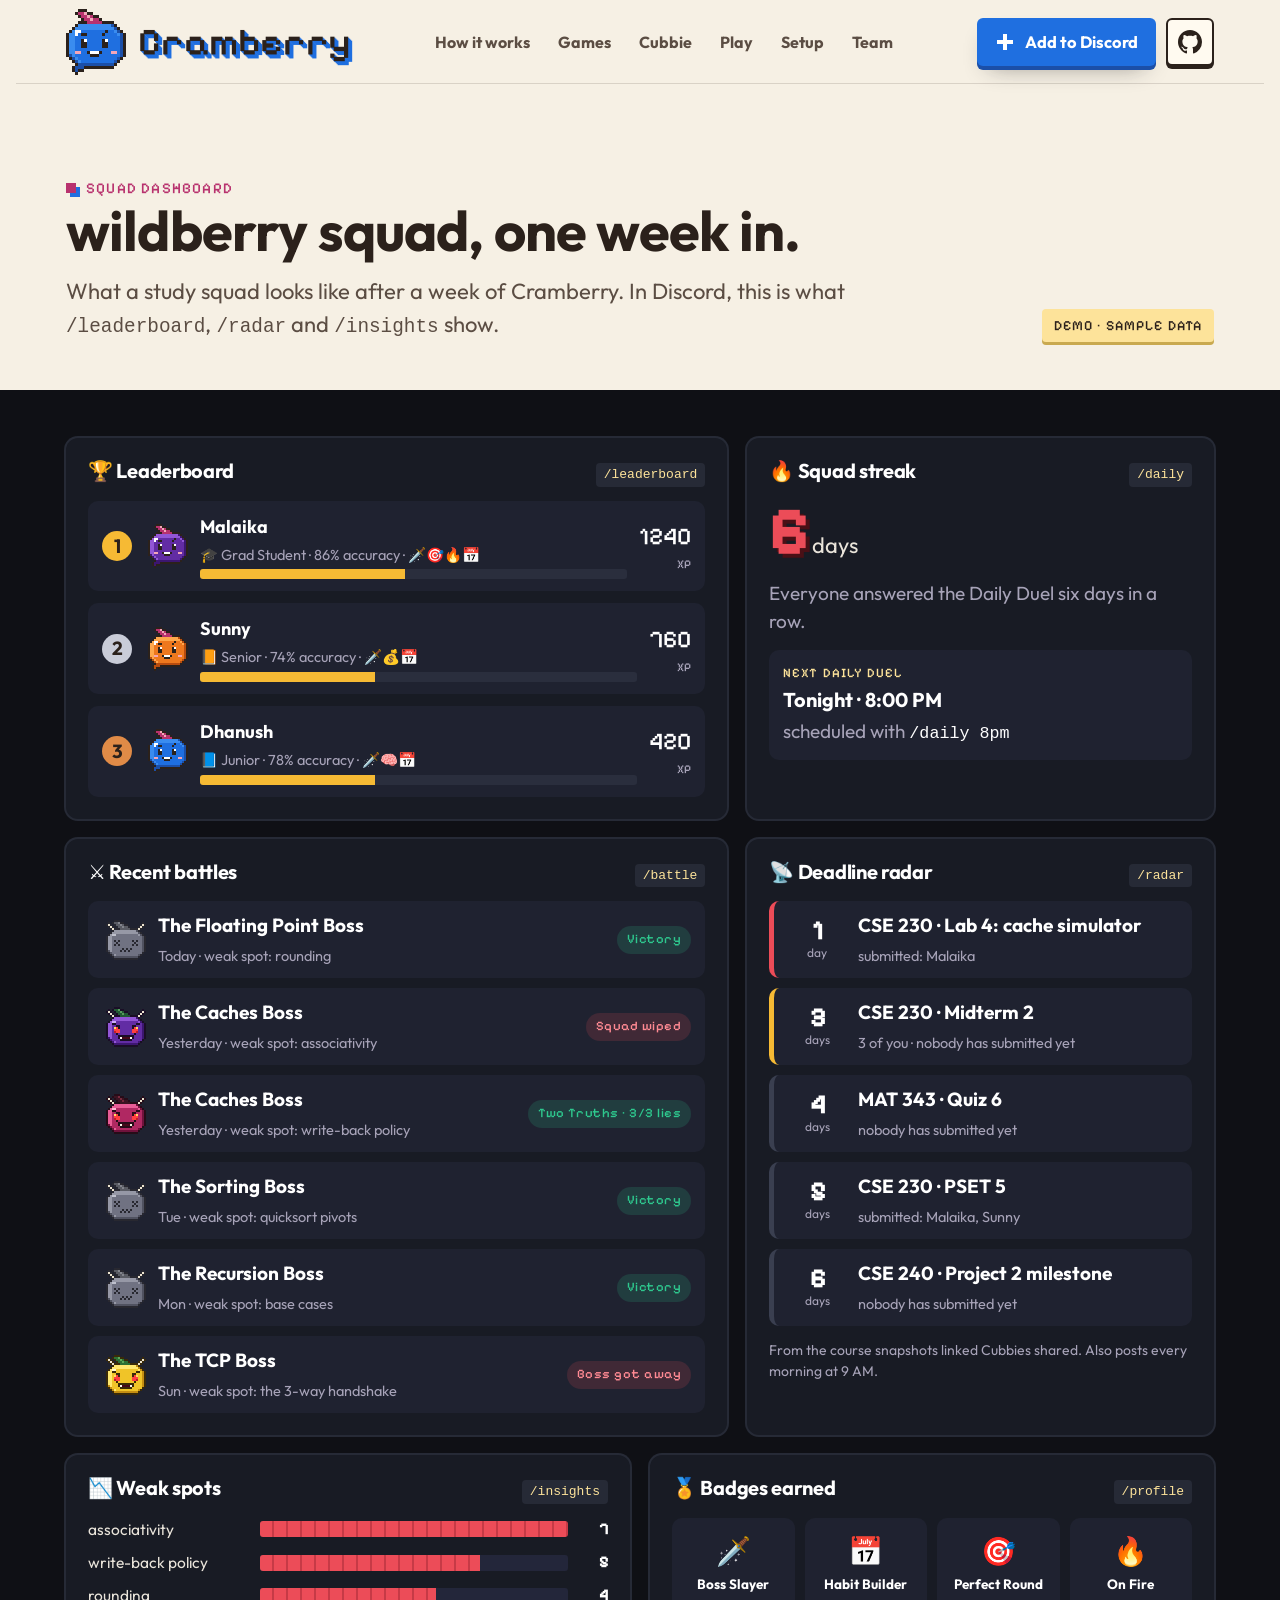
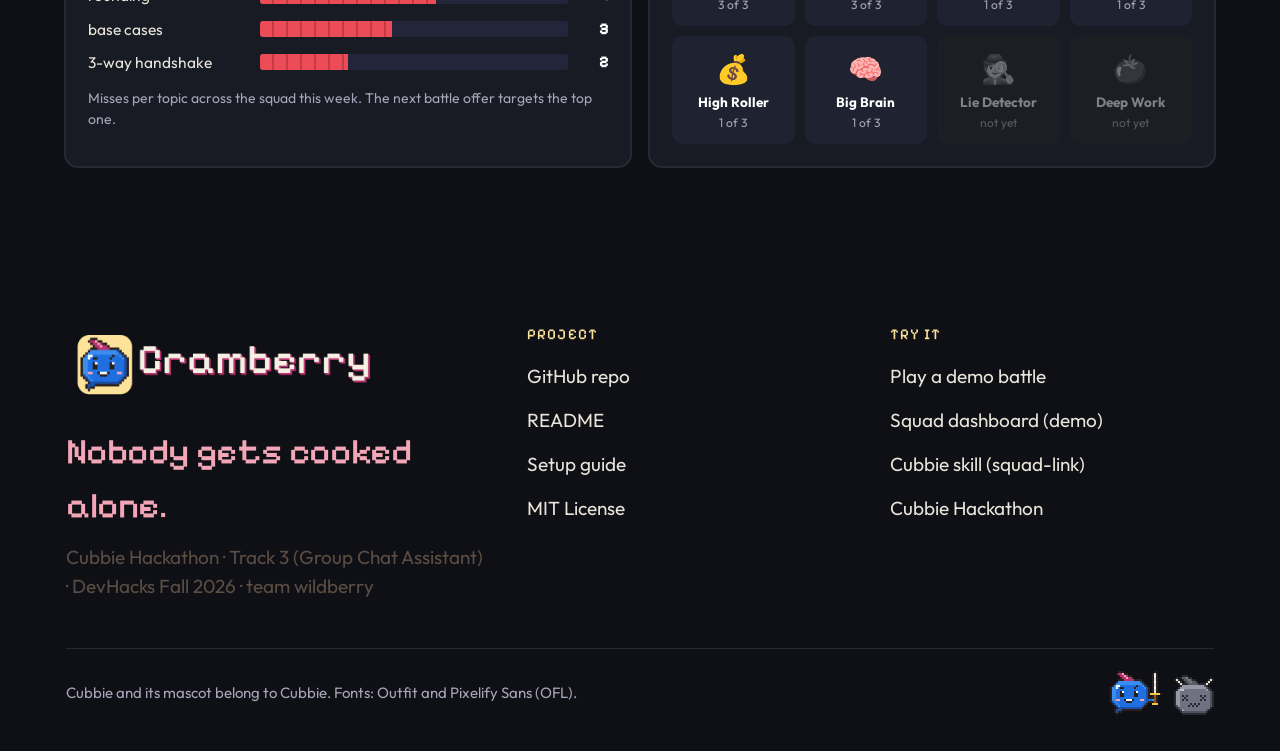
==== dashboard.html @ de654d60 "Cramberry website" ====
<!doctype html>
<html lang="en" class="no-js">
<head>
<meta charset="utf-8">
<meta name="viewport" content="width=device-width, initial-scale=1, viewport-fit=cover">
<title>Squad dashboard · Cramberry (demo)</title>
<meta name="description" content="What a study squad looks like after a week of Cramberry: leaderboard, streaks, battles, deadlines and weak spots.">
<meta name="theme-color" content="#f6f0e4">
<meta property="og:title" content="Squad dashboard · Cramberry (demo)">
<meta property="og:description" content="What a study squad looks like after a week of Cramberry: leaderboard, streaks, battles, deadlines and weak spots.">
<meta property="og:image" content="assets/logo/social-preview.png">
<meta property="og:type" content="website">
<meta name="twitter:card" content="summary_large_image">
<link rel="icon" type="image/png" href="assets/logo/favicon-64.png">
<link rel="apple-touch-icon" href="assets/logo/apple-touch-icon.png">
<link rel="preload" href="assets/fonts/PixelifySans-Medium.ttf" as="font" type="font/ttf" crossorigin>
<link rel="preload" href="assets/fonts/Outfit-Bold.ttf" as="font" type="font/ttf" crossorigin>
<link rel="stylesheet" href="css/site.css">
<link rel="stylesheet" href="css/sub.css">
</head>
<body class="dash-page">
<a class="skip" href="#main">Skip to content</a>
<header class="site-header">
  <div class="wrap hdr">
    <a class="logo" href="index.html" aria-label="Cramberry home">
      <canvas data-sprite="berry" data-scale="3" aria-hidden="true"></canvas>
      <span class="logo-word" aria-hidden="true">Cramberry</span>
    </a>
    <nav class="nav" aria-label="Main"><a href="index.html#how">How it works</a><a href="index.html#games">Games</a><a href="index.html#cubbie">Cubbie</a><a href="play.html">Play</a><a href="setup.html">Setup</a><a href="index.html#team">Team</a></nav>
    <div class="hdr-cta">
      <a class="btn add-discord" href="https://discord.com/oauth2/authorize?client_id=1563704377833689098&amp;scope=bot+applications.commands&amp;permissions=117760" target="_blank" rel="noopener"><svg class="ico" viewBox="0 0 10 10" aria-hidden="true" shape-rendering="crispEdges"><path fill="currentColor" d="M4 1h2v3h3v2H6v3H4V6H1V4h3z"/></svg>Add to Discord</a>
      <a class="icon-btn gh" href="https://github.com/MalaikaKamranKhan/Track3" target="_blank" rel="noopener" aria-label="Cramberry on GitHub"><svg viewBox="0 0 16 16" aria-hidden="true"><path fill="currentColor" d="M8 0C3.58 0 0 3.58 0 8c0 3.54 2.29 6.53 5.47 7.59.4.07.55-.17.55-.38 0-.19-.01-.82-.01-1.49-2.01.37-2.53-.49-2.69-.94-.09-.23-.48-.94-.82-1.13-.28-.15-.68-.52-.01-.53.63-.01 1.08.58 1.23.82.72 1.21 1.87.87 2.33.66.07-.52.28-.87.51-1.07-1.78-.2-3.64-.89-3.64-3.95 0-.87.31-1.59.82-2.15-.08-.2-.36-1.02.08-2.12 0 0 .67-.21 2.2.82.64-.18 1.32-.27 2-.27.68 0 1.36.09 2 .27 1.53-1.04 2.2-.82 2.2-.82.44 1.1.16 1.92.08 2.12.51.56.82 1.27.82 2.15 0 3.07-1.87 3.75-3.65 3.95.29.25.54.73.54 1.48 0 1.07-.01 1.93-.01 2.2 0 .21.15.46.55.38A8.013 8.013 0 0016 8c0-4.42-3.58-8-8-8z"/></svg></a>
      <button class="icon-btn burger" type="button" aria-label="Open menu" aria-expanded="false" aria-controls="sheet"><svg viewBox="0 0 12 12" aria-hidden="true" shape-rendering="crispEdges"><path fill="currentColor" d="M1 2h10v2H1zm0 3h10v2H1zm0 3h10v2H1z"/></svg></button>
    </div>
  </div>
</header>
<div class="sheet" id="sheet" role="dialog" aria-modal="true" aria-label="Menu">
  <div class="sheet-top">
    <a class="logo" href="index.html"><canvas data-sprite="berry" data-scale="2" aria-hidden="true"></canvas><span class="logo-word">Cramberry</span></a>
    <button class="icon-btn sheet-close" type="button" aria-label="Close menu"><svg viewBox="0 0 12 12" aria-hidden="true" shape-rendering="crispEdges"><path fill="currentColor" d="M2 1h2v1h1v1h2V2h1V1h2v2H9v1H8v1H7v2h1v1h1v1h1v2H8v-1H7v-1H5v1H4v1H2V9h1V8h1V7h1V5H4V4H3V3H2z"/></svg></button>
  </div>
  <nav aria-label="Mobile"><a href="index.html#how">How it works</a><a href="index.html#games">Games</a><a href="index.html#cubbie">Cubbie</a><a href="play.html">Play</a><a href="setup.html">Setup</a><a href="index.html#team">Team</a><a href="dashboard.html">Squad dashboard</a></nav>
  <a class="btn" href="https://discord.com/oauth2/authorize?client_id=1563704377833689098&amp;scope=bot+applications.commands&amp;permissions=117760" target="_blank" rel="noopener"><svg class="ico" viewBox="0 0 10 10" aria-hidden="true" shape-rendering="crispEdges"><path fill="currentColor" d="M4 1h2v3h3v2H6v3H4V6H1V4h3z"/></svg>Add to Discord</a>
</div>
<main id="main">
<section class="page-head cream" aria-labelledby="dash-h">
  <div class="wrap dash-head">
    <div>
      <p class="kicker">Squad dashboard</p>
      <h1 class="h2" id="dash-h">wildberry squad, one week in.</h1>
      <p class="lede muted">What a study squad looks like after a week of Cramberry. In Discord, this is what <code>/leaderboard</code>, <code>/radar</code> and <code>/insights</code> show.</p>
    </div>
    <span class="demo-label">Demo · sample data</span>
  </div>
</section>

<section class="band night dash" aria-label="Dashboard">
  <div class="wrap dash-grid">
    <article class="dp dp-board">
      <header><h2>🏆 Leaderboard</h2><code>/leaderboard</code></header>
      <ol class="board" id="board"></ol>
    </article>

    <article class="dp dp-streak">
      <header><h2>🔥 Squad streak</h2><code>/daily</code></header>
      <p class="big"><b>6</b> days</p>
      <p class="muted">Everyone answered the Daily Duel six days in a row.</p>
      <div class="next-duel"><span class="kick">Next Daily Duel</span><b>Tonight · 8:00 PM</b><span class="muted">scheduled with <code>/daily 8pm</code></span></div>
    </article>

    <article class="dp dp-battles">
      <header><h2>⚔️ Recent battles</h2><code>/battle</code></header>
      <ul class="battles" id="battles"></ul>
    </article>

    <article class="dp dp-radar">
      <header><h2>📡 Deadline radar</h2><code>/radar</code></header>
      <ul class="radar" id="radar"></ul>
      <p class="muted small">From the course snapshots linked Cubbies shared. Also posts every morning at 9 AM.</p>
    </article>

    <article class="dp dp-weak">
      <header><h2>📉 Weak spots</h2><code>/insights</code></header>
      <ul class="weak" id="weak"></ul>
      <p class="muted small">Misses per topic across the squad this week. The next battle offer targets the top one.</p>
    </article>

    <article class="dp dp-badges">
      <header><h2>🏅 Badges earned</h2><code>/profile</code></header>
      <ul class="dshelf" id="dshelf"></ul>
    </article>
  </div>
</section>

</main>
<footer class="site-footer">
  <div class="wrap">
    <div class="foot-grid">
      <div class="foot-brand">
        <img src="assets/logo/wordmark-badge.png" width="1583" height="380" alt="Cramberry" loading="lazy">
        <p class="signoff">Nobody gets cooked alone.</p>
        <p class="muted" style="margin-top:10px">Cubbie Hackathon · Track 3 (Group Chat Assistant) · DevHacks Fall 2026 · team wildberry</p>
      </div>
      <div>
        <h4>Project</h4>
        <ul>
          <li><a href="https://github.com/MalaikaKamranKhan/Track3" target="_blank" rel="noopener">GitHub repo</a></li>
          <li><a href="https://github.com/MalaikaKamranKhan/Track3#readme" target="_blank" rel="noopener">README</a></li>
          <li><a href="https://github.com/MalaikaKamranKhan/Track3/blob/main/SETUP.md" target="_blank" rel="noopener">Setup guide</a></li>
          <li><a href="https://github.com/MalaikaKamranKhan/Track3/blob/main/LICENSE" target="_blank" rel="noopener">MIT License</a></li>
        </ul>
      </div>
      <div>
        <h4>Try it</h4>
        <ul>
          <li><a href="play.html">Play a demo battle</a></li>
          <li><a href="dashboard.html">Squad dashboard (demo)</a></li>
          <li><a href="https://github.com/MalaikaKamranKhan/Track3/blob/main/cubbie-skill/squad-link/SKILL.md" target="_blank" rel="noopener">Cubbie skill (squad-link)</a></li>
          <li><a href="https://hackathon.cubbie.ai/" target="_blank" rel="noopener">Cubbie Hackathon</a></li>
        </ul>
      </div>
    </div>
    <div class="credits">
      <span>Cubbie and its mascot belong to Cubbie. Fonts: Outfit and Pixelify Sans (OFL).</span>
      <span class="foot-peek"><canvas data-sprite="cramberry" data-scale="2" aria-hidden="true"></canvas><canvas data-sprite="boss-defeated" data-scale="2" aria-hidden="true"></canvas></span>
    </div>
  </div>
</footer>
<script src="js/sprite-data.js" defer></script>
<script src="js/common.js" defer></script>
<script src="js/dashboard.js" defer></script>
</body>
</html>
---- css/site.css ----
/* Cramberry · shared styles. Cream story bands, night-dark game bands, crisp pixel art. */

@font-face { font-family: "Outfit"; src: url("../assets/fonts/Outfit-Regular.ttf") format("truetype"); font-weight: 400; font-display: swap; }
@font-face { font-family: "Outfit"; src: url("../assets/fonts/Outfit-Bold.ttf") format("truetype"); font-weight: 700; font-display: swap; }
@font-face { font-family: "Pixelify"; src: url("../assets/fonts/PixelifySans-Medium.ttf") format("truetype"); font-weight: 500; font-display: swap; }

:root {
  --ink: #2b211b;
  --ink-soft: #5b4d43;
  --cream: #f6f0e4;
  --cream-2: #efe6d4;
  --paper: #fffaf0;
  --night: #0f1015;
  --panel: #181b24;
  --panel-edge: #262a36;
  --night-text: #e9e4da;
  --night-muted: #a7a3b8;
  --blue: #1f6fe0;
  --blue-deep: #1b4fa8;
  --blue-mid: #3a8cef;
  --blue-light: #7fb8f7;
  --blue-glint: #bfe0ff;
  --wildberry: #b8326e;
  --blush: #f3a6b8;
  --gold: #fde39a;
  --hp-red: #ec4c58;
  --hp-green: #2ec88e;
  --trophy: #f6ba34;
  --blurple: #5865f2;
  --blurple-deep: #3c45b5;
  --discord-chat: #313338;
  --discord-embed: #2b2d31;
  --grape: #622ca4; --lime: #70b230; --lemon: #f0c428; --tangerine: #ee781e; --kiwi: #805e34; --liar: #b02862;

  --f-body: "Outfit", system-ui, -apple-system, "Segoe UI", sans-serif;
  --f-pixel: "Pixelify", "Outfit", ui-monospace, monospace;
  --f-mono: ui-monospace, "SFMono-Regular", Menlo, Consolas, monospace;

  --gutter: max(16px, env(safe-area-inset-left, 0px));
  --gutter-r: max(16px, env(safe-area-inset-right, 0px));
  --max: 1180px;
  --ease: cubic-bezier(.65, 0, .35, 1);
  --hop: cubic-bezier(.34, 1.56, .64, 1);
  --header-h: 84px;
  color-scheme: light;
}

*, *::before, *::after { box-sizing: border-box; }
html { scroll-behavior: smooth; scroll-padding-top: calc(var(--header-h) + 12px); -webkit-text-size-adjust: 100%; }
@media (prefers-reduced-motion: reduce) { html { scroll-behavior: auto; } }
body {
  margin: 0; background: var(--cream); color: var(--ink);
  font-family: var(--f-body); font-size: 18px; line-height: 1.5;
  -webkit-font-smoothing: antialiased; overflow-x: hidden;
}
@media (min-width: 900px) { body { font-size: 19px; } }
img { max-width: 100%; height: auto; display: block; }
a { color: inherit; }
button { font: inherit; color: inherit; }
h1, h2, h3, h4 { margin: 0; line-height: 1.08; text-wrap: balance; font-weight: 700; letter-spacing: -0.015em; }
p { margin: 0; }
code, kbd { font-family: var(--f-mono); font-size: .88em; }
.sr-only { position: absolute !important; width: 1px; height: 1px; padding: 0; margin: -1px; overflow: hidden; clip: rect(0 0 0 0); white-space: nowrap; border: 0; }
.skip { position: absolute; left: 12px; top: -60px; z-index: 300; background: var(--ink); color: var(--cream); padding: 10px 14px; border-radius: 6px; text-decoration: none; font-weight: 700; }
.skip:focus { top: 12px; }
:focus-visible { outline: 3px solid var(--blue); outline-offset: 3px; border-radius: 4px; }
.night :focus-visible, .arena :focus-visible { outline-color: var(--gold); }

.wrap { max-width: var(--max); margin: 0 auto; padding-left: var(--gutter); padding-right: var(--gutter-r); }
.band { padding-block: clamp(64px, 9vw, 120px); position: relative; }
.band.cream { background: var(--cream); }
.band.cream-2 { background: var(--cream-2); }
.band.night, .night { background: var(--night); color: var(--night-text); }
.night .muted { color: var(--night-muted); }
.muted { color: var(--ink-soft); }

/* pixel art */
.px, canvas.spr { image-rendering: pixelated; image-rendering: crisp-edges; }
canvas.spr { display: block; }

/* kickers, headings */
.kicker {
  font-family: var(--f-pixel); font-weight: 500; font-size: 15px; letter-spacing: .08em; text-transform: uppercase;
  color: var(--wildberry); display: inline-flex; align-items: center; gap: 10px;
}
.night .kicker { color: var(--gold); }
.kicker::before { content: ""; width: 10px; height: 10px; background: currentColor; box-shadow: 4px 4px 0 0 var(--blue); }
.night .kicker::before { box-shadow: 4px 4px 0 0 var(--wildberry); }
.h1 { font-size: clamp(40px, 6.6vw, 72px); }
.h2 { font-size: clamp(32px, 4.8vw, 56px); }
.h3 { font-size: clamp(22px, 2.4vw, 28px); }
.lede { font-size: clamp(19px, 1.9vw, 22px); max-width: 62ch; }
.sec-head { display: grid; gap: 16px; margin-bottom: clamp(32px, 5vw, 56px); max-width: 760px; }
.sec-head.center { margin-inline: auto; text-align: center; justify-items: center; }

/* reveal on scroll */
.reveal { opacity: 0; transform: translateY(16px) scale(.92); transition: opacity .55s var(--ease), transform .6s var(--hop); }
.reveal.in { opacity: 1; transform: none; }
.reveal-h { clip-path: inset(-10% 100% -10% 0); transition: clip-path .8s var(--ease); }
.reveal-h.in { clip-path: inset(-10% 0 -10% 0); }
.pop { transform: scale(.5); opacity: 0; transition: transform .5s var(--hop), opacity .3s; }
.pop.in { transform: none; opacity: 1; }
.no-js .reveal, .no-js .reveal-h, .no-js .pop { opacity: 1; transform: none; clip-path: none; }
@media (prefers-reduced-motion: reduce) {
  .reveal, .reveal-h, .pop { transform: none !important; clip-path: none !important; transition: opacity .3s !important; }
  *, *::before, *::after { animation-duration: .001ms !important; animation-iteration-count: 1 !important; }
}

/* ---------- buttons ---------- */
.btn {
  --bg: var(--blue); --fg: #fff; --edge: var(--blue-deep);
  display: inline-flex; align-items: center; justify-content: center; gap: 10px;
  min-height: 58px; padding: 0 24px; border: 0; border-radius: 6px; cursor: pointer;
  background: var(--bg); color: var(--fg); font-family: var(--f-body); font-weight: 700; font-size: 18.5px; text-decoration: none;
  box-shadow: 0 4px 0 var(--edge), 0 12px 24px -12px rgba(15,16,21,.45);
  transition: transform .12s ease, box-shadow .12s ease, background-color .15s ease;
  -webkit-tap-highlight-color: transparent; white-space: nowrap;
}
.btn:hover { background: color-mix(in srgb, var(--bg) 88%, #fff); }
.btn:active { transform: translateY(3px); box-shadow: 0 1px 0 var(--edge), 0 6px 12px -8px rgba(15,16,21,.4); }
.btn .ico { width: 20px; height: 20px; flex: none; }
.btn-2 { --bg: var(--paper); --fg: var(--ink); --edge: var(--ink); border: 2px solid var(--ink); box-shadow: 0 3px 0 var(--ink); }
.btn-2:active { transform: translateY(2px); box-shadow: 0 1px 0 var(--ink); }
.night .btn-2, .arena .btn-2 { --bg: var(--panel); --fg: var(--night-text); --edge: #000; border-color: #3a3f50; box-shadow: 0 3px 0 #000; }
.btn-sm { min-height: 44px; padding: 0 16px; font-size: 16px; }
.btn-gold { --bg: var(--gold); --fg: var(--ink); --edge: #c9a94f; }
.btn-red { --bg: var(--hp-red); --edge: #a8303a; }
.btn-green { --bg: var(--hp-green); --fg: #072a1d; --edge: #1b8a60; }
.qlink { font-weight: 700; text-decoration: none; display: inline-flex; align-items: center; gap: 8px; min-height: 44px; }
.qlink:hover { text-decoration: underline; text-underline-offset: 6px; text-decoration-thickness: 2px; }
.btn-row { display: flex; flex-wrap: wrap; gap: 14px 16px; align-items: center; }
@media (max-width: 480px) { .btn-row .btn { flex: 1 1 100%; } }

/* pixel border: notched 4px outline */
.pxb {
  box-shadow: 0 -4px 0 0 var(--ink), 0 4px 0 0 var(--ink), -4px 0 0 0 var(--ink), 4px 0 0 0 var(--ink),
              8px 12px 0 0 rgba(43,33,27,.12);
  margin: 4px;
}
.night .pxb { box-shadow: 0 -4px 0 0 var(--panel-edge), 0 4px 0 0 var(--panel-edge), -4px 0 0 0 var(--panel-edge), 4px 0 0 0 var(--panel-edge), 8px 12px 0 0 rgba(0,0,0,.35); }
.notch { clip-path: polygon(8px 0, calc(100% - 8px) 0, 100% 8px, 100% calc(100% - 8px), calc(100% - 8px) 100%, 8px 100%, 0 calc(100% - 8px), 0 8px); }

/* chips / copy */
.chip {
  display: inline-flex; align-items: center; gap: 8px; min-height: 44px; padding: 6px 8px 6px 14px;
  background: var(--paper); border: 2px solid var(--ink); border-radius: 6px; box-shadow: 0 3px 0 var(--ink);
  font-family: var(--f-mono); font-size: 15px; color: var(--ink);
}
.night .chip { background: var(--panel); color: var(--night-text); border-color: #3a3f50; box-shadow: 0 3px 0 #000; }
.copy {
  display: inline-grid; place-items: center; width: 34px; height: 34px; min-width: 34px; border-radius: 5px; border: 0; cursor: pointer;
  background: color-mix(in srgb, var(--blue) 12%, transparent); color: var(--blue);
}
.night .copy, .arena .copy { background: rgba(255,255,255,.08); color: var(--blue-glint); }
.copy:hover { background: var(--blue); color: #fff; }
.copy svg { width: 16px; height: 16px; }
pre.cmd {
  margin: 0; padding: 14px 52px 14px 16px; background: var(--night); color: #e7e9f2; border-radius: 8px; overflow-x: auto;
  font-family: var(--f-mono); font-size: 14.5px; line-height: 1.6; position: relative;
}
.cmd-wrap { position: relative; }
.cmd-wrap .copy { position: absolute; top: 8px; right: 8px; background: rgba(255,255,255,.1); color: #fff; }

/* toast */
.toast-host { position: fixed; left: 50%; bottom: calc(20px + env(safe-area-inset-bottom, 0px)); transform: translateX(-50%); z-index: 400; display: grid; gap: 8px; pointer-events: none; }
.toast {
  background: var(--ink); color: var(--cream); padding: 12px 18px; border-radius: 8px; font-weight: 700; font-size: 16px;
  box-shadow: 0 4px 0 #000, 0 16px 30px -12px rgba(0,0,0,.5); display: flex; gap: 10px; align-items: center;
  animation: toast-in .35s var(--hop) both;
}
.toast.out { animation: toast-out .3s ease both; }
.toast::before { content: ""; width: 10px; height: 10px; background: var(--hp-green); box-shadow: 0 0 0 2px #072a1d; }
@keyframes toast-in { from { transform: translateY(30px); opacity: 0; } }
@keyframes toast-out { to { transform: translateY(20px); opacity: 0; } }

/* ---------- header ---------- */
.site-header {
  position: sticky; top: env(safe-area-inset-top, 0px); z-index: 100;
  background: color-mix(in srgb, var(--cream) 92%, transparent);
  -webkit-backdrop-filter: saturate(1.2) blur(10px); backdrop-filter: saturate(1.2) blur(10px);
}
body::before { content: ""; position: fixed; inset: 0 0 auto; height: env(safe-area-inset-top, 0px); z-index: 101; background: var(--cream); }
.site-header::after { content: ""; position: absolute; left: var(--gutter); right: var(--gutter-r); bottom: 0; height: 1px; background: rgba(43,33,27,.14); }
.hdr { display: flex; align-items: center; gap: 20px; min-height: var(--header-h); }
.logo { display: inline-flex; align-items: center; gap: 12px; text-decoration: none; color: var(--ink); flex: none; }
.logo canvas { width: 60px; height: 66px; }
.logo-word {
  font-family: var(--f-pixel); font-weight: 500; font-size: 38px; line-height: 1; letter-spacing: .01em; color: var(--ink);
  text-shadow: 1px 1px 0 var(--blue), 2px 2px 0 var(--blue), 3px 3px 0 var(--blue), 4px 4px 0 var(--blue);
}
.nav { display: flex; gap: 4px; margin-inline: auto; }
.nav a {
  position: relative; text-decoration: none; font-weight: 700; font-size: 16px; padding: 10px 12px; border-radius: 6px; color: var(--ink-soft);
}
.nav a:hover, .nav a.active { color: var(--ink); }
.nav a::after { content: ""; position: absolute; left: 12px; right: 12px; bottom: 4px; height: 4px; background: var(--wildberry); transform: scaleX(0); transform-origin: left; transition: transform .25s var(--ease); }
.nav a.active::after { transform: scaleX(1); }
.hdr-cta { display: flex; gap: 10px; align-items: center; flex: none; }
.hdr-cta .btn { min-height: 48px; font-size: 16.5px; padding: 0 18px; }
.icon-btn {
  display: inline-grid; place-items: center; width: 48px; height: 48px; border-radius: 6px; border: 2px solid var(--ink); background: var(--paper);
  box-shadow: 0 3px 0 var(--ink); color: var(--ink); cursor: pointer; transition: transform .12s, box-shadow .12s;
}
.icon-btn:active { transform: translateY(2px); box-shadow: 0 1px 0 var(--ink); }
.icon-btn svg { width: 24px; height: 24px; }
.burger { display: none; }
@media (max-width: 1080px) {
  .nav { display: none; }
  .burger { display: inline-grid; }
  .hdr { justify-content: space-between; }
}
@media (max-width: 640px) {
  :root { --header-h: 68px; }
  .logo canvas { width: 40px; height: 44px; }
  .logo-word { font-size: 26px; text-shadow: 1px 1px 0 var(--blue), 2px 2px 0 var(--blue), 3px 3px 0 var(--blue); }
  .hdr-cta .add-discord { display: none; }
  .hdr-cta .icon-btn { width: 44px; height: 44px; }
}
@media (max-width: 360px) { .logo-word { font-size: 22px; } .hdr-cta .gh { display: none; } }

/* mobile sheet */
.sheet {
  position: fixed; inset: 0; z-index: 200; background: var(--cream); display: flex; flex-direction: column;
  padding: calc(env(safe-area-inset-top, 0px) + 12px) var(--gutter-r) calc(24px + env(safe-area-inset-bottom, 0px)) var(--gutter);
  transform: translateY(-102%); transition: transform .35s var(--ease); visibility: hidden;
}
.sheet.open { transform: none; visibility: visible; }
.sheet-top { display: flex; justify-content: space-between; align-items: center; min-height: 56px; }
.sheet nav { display: grid; gap: 4px; margin-top: 24px; }
.sheet nav a { font-size: 30px; font-weight: 700; text-decoration: none; padding: 10px 4px; border-bottom: 2px dashed rgba(43,33,27,.15); }
.sheet .btn { margin-top: auto; }

/* ---------- intro ---------- */
.intro {
  position: fixed; inset: 0; z-index: 500; background: var(--cream); display: grid; place-items: center; overflow: hidden;
  transition: opacity .35s ease .1s; cursor: pointer;
}
.intro.done { opacity: 0; pointer-events: none; }
.intro-logo { display: flex; align-items: center; gap: 22px; transform-origin: 0 0; will-change: transform; }
.intro-logo canvas { width: 200px; height: 220px; }
.intro-word {
  font-family: var(--f-pixel); font-size: clamp(54px, 9vw, 112px); line-height: 1; color: var(--ink); white-space: pre;
  text-shadow: 3px 3px 0 var(--blue), 6px 6px 0 var(--blue), 9px 9px 0 var(--blue);
  min-width: 6ch;
}
.intro-word .caret { display: inline-block; width: .45em; height: .9em; background: var(--wildberry); vertical-align: -.05em; animation: blink .5s steps(1) infinite; margin-left: 4px; }
@keyframes blink { 50% { opacity: 0; } }
.intro-peek { position: absolute; bottom: -12px; right: 16%; transform: translateY(100%); transition: transform .45s var(--hop); }
.intro-peek.up { transform: translateY(18%); }
.intro-peek canvas { width: 140px; height: 140px; }
.intro-skip { position: absolute; bottom: calc(18px + env(safe-area-inset-bottom, 0px)); left: 50%; transform: translateX(-50%); font-family: var(--f-pixel); font-size: 14px; color: var(--ink-soft); letter-spacing: .08em; }
@media (max-width: 640px) {
  .intro-logo { flex-direction: column; gap: 12px; }
  .intro-logo canvas { width: 120px; height: 132px; }
  .intro-peek canvas { width: 100px; height: 100px; }
}

/* ---------- footer ---------- */
.site-footer { background: var(--night); color: var(--night-text); padding-block: 72px calc(40px + env(safe-area-inset-bottom, 0px)); }
.foot-grid { display: grid; grid-template-columns: 1.3fr 1fr 1fr; gap: 40px; }
.foot-grid h4 { font-family: var(--f-pixel); font-weight: 500; font-size: 15px; letter-spacing: .08em; text-transform: uppercase; color: var(--gold); margin-bottom: 14px; }
.foot-grid ul { list-style: none; padding: 0; margin: 0; display: grid; gap: 4px; }
.foot-grid a { text-decoration: none; color: var(--night-text); display: inline-flex; min-height: 40px; align-items: center; }
.foot-grid a:hover { color: #fff; text-decoration: underline; text-underline-offset: 6px; }
.foot-brand img { width: min(320px, 100%); }
.signoff { font-family: var(--f-pixel); font-size: clamp(26px, 3.4vw, 36px); color: var(--blush); margin-top: 22px; }
.credits { margin-top: 48px; padding-top: 22px; border-top: 1px solid var(--panel-edge); color: var(--night-muted); font-size: 15px; display: flex; flex-wrap: wrap; gap: 8px 24px; justify-content: space-between; align-items: center; }
.foot-peek { display: flex; align-items: flex-end; gap: 12px; }
@media (max-width: 820px) { .foot-grid { grid-template-columns: 1fr 1fr; } .foot-brand { grid-column: 1 / -1; } }

/* ---------- shared game bits ---------- */
.hpbar { height: 18px; background: #23263a; border-radius: 4px; position: relative; overflow: hidden; box-shadow: inset 0 0 0 2px rgba(0,0,0,.35); }
.hpbar i { position: absolute; inset: 0 auto 0 0; width: var(--v, 100%); background: var(--hp-red); transition: width .6s var(--ease); }
.hpbar.squad i { background: var(--hp-green); }
.hpbar::after { /* pixel ticks */
  content: ""; position: absolute; inset: 0;
  background: repeating-linear-gradient(90deg, transparent 0 calc(10% - 2px), rgba(15,16,21,.85) calc(10% - 2px) 10%);
}
.hplabel { display: flex; justify-content: space-between; font-family: var(--f-pixel); font-size: 14px; letter-spacing: .06em; color: var(--night-muted); margin-bottom: 6px; }
.hplabel b { font-family: var(--f-body); color: #fff; font-size: 16px; }

/* page head for sub pages */
.page-head { padding-block: clamp(48px, 7vw, 88px) clamp(32px, 4vw, 48px); }
.demo-label {
  display: inline-flex; gap: 8px; align-items: center; font-family: var(--f-pixel); font-size: 14px; letter-spacing: .08em; text-transform: uppercase;
  background: var(--gold); color: var(--ink); padding: 6px 12px; border-radius: 4px; box-shadow: 0 3px 0 #c9a94f;
}

/* =================== ARENA (demo battle: play page + grow-from-button overlay) =================== */
.arena {
  background: radial-gradient(120% 70% at 50% 0%, #1b2140 0%, var(--night) 60%) var(--night);
  color: var(--night-text); position: relative;
  padding: clamp(16px, 3vw, 28px) var(--gutter-r) clamp(24px, 4vw, 40px) var(--gutter);
}
.arena .muted { color: var(--night-muted); }
.arena.hurt-flash { animation: hurtflash .4s ease; }
@keyframes hurtflash { 30% { box-shadow: inset 0 0 0 6px rgba(236,76,88,.75); } }
.ar-top { display: flex; justify-content: space-between; align-items: center; gap: 12px; flex-wrap: wrap; max-width: 1040px; margin: 0 auto 8px; }
.ar-stage {
  max-width: 1040px; margin: 0 auto; display: grid; grid-template-columns: 1fr auto 1fr; align-items: end; gap: 12px;
  padding-block: 18px 22px;
}
.ar-side { display: grid; gap: 14px; justify-items: center; }
.ar-sprite { position: relative; min-height: 140px; display: grid; place-items: end center; }
.ar-hp { width: min(300px, 100%); }
.ar-vs { font-family: var(--f-pixel); font-size: clamp(28px, 4vw, 44px); color: var(--wildberry); text-shadow: 3px 3px 0 #000; padding-bottom: 70px; }
.ar-cram { transition: transform .4s var(--hop); }
.ar-cram.raise { animation: raise 1s var(--hop) both; }
@keyframes raise { 0% { transform: none; } 35% { transform: translateY(-26px) rotate(-6deg); } 60% { transform: translateY(-14px) rotate(3deg); } 100% { transform: translateY(-6px); } }
.ar-bossc.flash { animation: bflash .35s steps(2) 1; }
.ar-bossc.shake { animation: bflash .35s steps(2) 1, shake .4s steps(4) 1; }
@keyframes bflash { 0%, 100% { filter: none; } 50% { filter: brightness(3) saturate(0); } }
@keyframes shake { 25% { transform: translateX(-6px); } 50% { transform: translateX(6px); } 75% { transform: translateX(-3px); } }
.bubble {
  position: absolute; top: -18px; right: -18px; z-index: 2; font-family: var(--f-pixel); font-size: 16px; color: var(--ink);
  background: #fff; padding: 6px 10px; box-shadow: 0 -3px 0 var(--ink), 0 3px 0 var(--ink), -3px 0 0 var(--ink), 3px 0 0 var(--ink);
  transform: scale(0); transform-origin: bottom left; transition: transform .25s var(--hop); white-space: nowrap;
}
.bubble::after { content: ""; position: absolute; left: 6px; bottom: -9px; width: 9px; height: 6px; background: #fff; box-shadow: -3px 0 0 var(--ink), 0 3px 0 var(--ink); }
.bubble.show { transform: scale(1); }
.dmg-host { position: absolute; inset: 0; pointer-events: none; }
.dmg {
  position: absolute; left: 50%; top: 20%; font-family: var(--f-pixel); font-size: 34px; color: #fff; text-shadow: 3px 3px 0 var(--hp-red), 6px 6px 0 #000;
  animation: dmg 1.1s ease-out forwards; transform: translateX(-50%); white-space: nowrap;
}
.dmg.crit { color: var(--gold); font-size: 40px; }
@keyframes dmg { 0% { opacity: 0; transform: translate(-50%, 10px) scale(.6); } 20% { opacity: 1; transform: translate(-50%, -10px) scale(1.15); } 100% { opacity: 0; transform: translate(-50%, -60px) scale(1); } }

.ar-panel {
  max-width: 1040px; margin: 0 auto; background: var(--panel); border-radius: 10px; padding: clamp(18px, 3vw, 30px);
  box-shadow: 0 0 0 2px var(--panel-edge), 0 24px 50px -24px #000;
}
.ar-panel .kicker { margin-bottom: 8px; }
.ar-intro { display: grid; gap: 16px; }
.ar-intro .muted { max-width: 70ch; }
.ar-intro kbd, .ar-panel kbd { background: #262a36; border-radius: 4px; padding: 1px 6px; box-shadow: 0 2px 0 #000; color: #fff; }
.fruit-pick { border: 0; padding: 0; margin: 0; display: flex; flex-wrap: wrap; gap: 10px; }
.fruit-pick legend { font-family: var(--f-pixel); font-size: 15px; letter-spacing: .06em; color: var(--night-muted); margin-bottom: 10px; padding: 0; }
.fp { display: grid; justify-items: center; gap: 4px; padding: 10px 12px 8px; border-radius: 8px; cursor: pointer; background: #20232f; box-shadow: 0 0 0 2px var(--panel-edge); min-width: 86px; font-size: 15px; font-weight: 700; }
.fp input { position: absolute; opacity: 0; pointer-events: none; }
.fp.on { box-shadow: 0 0 0 3px var(--gold); background: #2a2a24; }
.fp:focus-within { outline: 3px solid var(--gold); outline-offset: 3px; }

.ar-qhead { display: grid; grid-template-columns: 1fr auto; gap: 18px; align-items: start; }
.ar-prompt { font-size: clamp(21px, 2.6vw, 30px); line-height: 1.2; color: #fff; }
.timer {
  --c: var(--gold); width: 72px; height: 72px; border-radius: 50%; position: relative; display: grid; place-items: center; flex: none;
  background: conic-gradient(var(--c) calc(var(--p) * 1turn), #2a2e3d 0);
  transition: background .3s steps(2);
}
.timer::before { content: ""; position: absolute; inset: 0; border-radius: 50%; background: repeating-conic-gradient(transparent 0 15deg, var(--panel) 15deg 18deg); }
.timer::after { content: ""; position: absolute; inset: 10px; border-radius: 50%; background: var(--panel); }
.timer span { position: relative; z-index: 1; font-family: var(--f-pixel); font-size: 24px; color: #fff; }
.timer.low { --c: var(--hp-red); }
.ar-opts { display: grid; grid-template-columns: 1fr 1fr; gap: 14px; margin-top: 22px; }
.opt {
  display: flex; align-items: center; gap: 14px; text-align: left; min-height: 64px; padding: 12px 16px; border: 0; border-radius: 8px; cursor: pointer;
  background: var(--blurple); color: #fff; font-weight: 700; font-size: 18px;
  box-shadow: 0 4px 0 var(--blurple-deep), 0 12px 24px -14px #000; transition: transform .1s, box-shadow .1s, background .15s, opacity .2s;
}
.opt b { font-family: var(--f-pixel); font-weight: 500; font-size: 20px; width: 34px; height: 34px; display: grid; place-items: center; background: rgba(0,0,0,.22); border-radius: 4px; flex: none; }
.opt:hover:not(:disabled) { background: #6a75f6; }
.opt:active:not(:disabled) { transform: translateY(3px); box-shadow: 0 1px 0 var(--blurple-deep); }
.opt.picked { box-shadow: 0 0 0 3px var(--gold), 0 4px 0 var(--blurple-deep); animation: pick .2s steps(2); }
@keyframes pick { 50% { background: #fff; color: var(--blurple); } }
.opt.gone { opacity: .25; text-decoration: line-through; cursor: not-allowed; }
.opt.right { background: var(--hp-green); color: #072a1d; box-shadow: 0 4px 0 #1b8a60; opacity: 1; }
.opt.wrong { background: var(--hp-red); box-shadow: 0 4px 0 #a8303a; opacity: 1; }
.opt:disabled:not(.right):not(.wrong):not(.gone) { opacity: .55; }
.ar-foot { display: flex; flex-wrap: wrap; justify-content: space-between; align-items: center; gap: 12px; margin-top: 20px; }
.squad-status { list-style: none; margin: 0; padding: 0; display: flex; flex-wrap: wrap; gap: 8px; }
.squad-status li { display: inline-flex; align-items: center; gap: 8px; background: #20232f; padding: 6px 12px; border-radius: 999px; font-size: 15px; font-weight: 700; }
.squad-status li i { width: 10px; height: 10px; background: #555b70; }
.squad-status li em { font-style: normal; font-weight: 400; color: var(--night-muted); }
.squad-status li.in i { background: var(--hp-green); }
.ar-reveal { margin-top: 20px; display: grid; gap: 8px; padding: 16px 18px; border-radius: 8px; background: #11131a; border-left: 6px solid var(--hp-red); }
.ar-reveal.good { border-left-color: var(--hp-green); }
.ar-reveal .verdict { font-size: 22px; font-weight: 700; color: #fff; }
.ar-reveal .plus { font-family: var(--f-pixel); color: var(--gold); margin-left: 8px; }
.ar-reveal .tally { color: var(--night-muted); font-size: 16px; }
.ar-reveal .ar-next { justify-self: start; margin-top: 8px; }
.ar-wager { display: grid; gap: 14px; }
.small { font-size: 15px; }

.ar-results { display: grid; gap: 16px; justify-items: center; text-align: center; }
.res-title { font-family: var(--f-pixel); font-weight: 500; font-size: clamp(40px, 7vw, 68px); letter-spacing: .04em; color: var(--hp-green); text-shadow: 4px 4px 0 #0a3a28; }
.lose .res-title { color: var(--hp-red); text-shadow: 4px 4px 0 #4a1016; }
.podium { display: flex; align-items: flex-end; justify-content: center; gap: 12px; width: 100%; margin-top: 52px; }
.pod { position: relative; width: min(170px, 30%); background: #222536; border-radius: 10px 10px 4px 4px; display: grid; justify-items: center; padding: 30px 6px 16px; }
.pod-1 { min-height: 190px; } .pod-2 { min-height: 150px; } .pod-3 { min-height: 125px; }
.pod .pname { position: absolute; top: -50px; font-weight: 700; font-size: 18px; white-space: nowrap; }
.pod .medal { position: absolute; top: -16px; width: 38px; height: 38px; border-radius: 50%; display: grid; place-items: center; font-weight: 700; color: var(--ink); }
.pod-1 .medal { background: var(--trophy); } .pod-2 .medal { background: #c9ccd8; } .pod-3 .medal { background: #e08b47; }
.pod .ppts { font-size: clamp(26px, 4vw, 38px); font-weight: 700; color: #fff; margin-top: 8px; }
.pod .plab { font-family: var(--f-pixel); font-size: 13px; color: var(--night-muted); }
.pod.me { box-shadow: 0 0 0 3px var(--gold); }
.res-stats { display: grid; grid-template-columns: repeat(4, minmax(0, 1fr)); gap: 10px; width: 100%; margin-top: 18px; }
.res-stats div { background: #20232f; border-radius: 8px; padding: 12px 8px; display: grid; gap: 2px; }
.res-stats b { font-size: 22px; color: #fff; }
.res-stats span { font-family: var(--f-pixel); font-size: 12px; letter-spacing: .06em; color: var(--night-muted); text-transform: uppercase; }
.res-badges { display: flex; flex-wrap: wrap; gap: 8px; justify-content: center; }
.badge-pill { background: #2a2a24; color: var(--gold); padding: 8px 14px; border-radius: 999px; font-weight: 700; box-shadow: 0 0 0 2px #4d4630; }
@media (max-width: 640px) {
  .ar-stage { grid-template-columns: 1fr 1fr; }
  .ar-vs { display: none; }
  .ar-sprite { min-height: 100px; }
  .ar-cram { width: 104px !important; height: 88px !important; }
  .ar-bossc { width: 110px !important; height: 100px !important; }
  .ar-opts { grid-template-columns: 1fr; }
  .ar-qhead { grid-template-columns: 1fr; }
  .timer { position: absolute; top: 12px; right: 12px; width: 56px; height: 56px; }
  .timer span { font-size: 18px; }
  .ar-panel { position: relative; }
  .ar-q .kicker { padding-right: 64px; }
  .res-stats { grid-template-columns: repeat(2, minmax(0, 1fr)); }
  .bubble { right: -6px; font-size: 13px; }
}

/* overlay version */
.arena-overlay { position: fixed; inset: 0; z-index: 300; overflow-y: auto; overscroll-behavior: contain; background: var(--night); }
.arena-overlay .arena { min-height: 100%; padding-top: calc(env(safe-area-inset-top, 0px) + 16px); padding-bottom: calc(env(safe-area-inset-bottom, 0px) + 32px); }

/* =================== play page =================== */
.play-head { padding-block: clamp(40px, 6vw, 72px) 8px; background: var(--night); }
.play-head .lede { margin-top: 12px; }
.play-head h1 { color: #fff; margin-top: 12px; }
.play-root { background: var(--night); padding-bottom: 40px; }
.pa-grid { display: grid; gap: 24px; }
.rules { list-style: none; padding: 0; margin: 0; display: grid; grid-template-columns: 1fr 1fr; gap: 12px 28px; }
.rules li { display: flex; gap: 12px; }
.rules li::before { content: ""; width: 10px; height: 10px; margin-top: 10px; background: var(--wildberry); flex: none; box-shadow: 3px 3px 0 var(--blue); }
@media (max-width: 760px) { .rules { grid-template-columns: 1fr; } }
---- css/sub.css ----
/* Cramberry · dashboard + setup */

/* ---------- dashboard ---------- */
.dash-head { display: flex; justify-content: space-between; align-items: flex-end; gap: 20px; flex-wrap: wrap; }
.dash-head .lede { margin-top: 14px; }
.dash { padding-block: 48px 88px; }
.dash-grid { display: grid; grid-template-columns: repeat(12, minmax(0, 1fr)); gap: 20px; }
.dp { background: var(--panel); border-radius: 12px; padding: 22px; box-shadow: 0 0 0 2px var(--panel-edge); display: grid; gap: 14px; align-content: start; min-width: 0; }
.dp header { display: flex; justify-content: space-between; align-items: baseline; gap: 10px; }
.dp h2 { font-size: 20px; color: #fff; }
.dp header code { color: var(--gold); background: #262a36; padding: 2px 8px; border-radius: 4px; font-size: 13px; }
.dp-board { grid-column: span 7; } .dp-streak { grid-column: span 5; }
.dp-battles { grid-column: span 7; } .dp-radar { grid-column: span 5; }
.dp-weak { grid-column: span 6; } .dp-badges { grid-column: span 6; }
.board { list-style: none; padding: 0; margin: 0; display: grid; gap: 12px; }
.board li { display: grid; grid-template-columns: 34px 40px 1fr auto; gap: 12px; align-items: center; background: #1f2230; border-radius: 10px; padding: 12px 14px; }
.rank { width: 30px; height: 30px; border-radius: 50%; display: grid; place-items: center; font-weight: 700; color: var(--ink); }
.r1 { background: var(--trophy); } .r2 { background: #c9ccd8; } .r3 { background: #e08b47; }
.who { display: grid; gap: 4px; min-width: 0; }
.who b { color: #fff; font-size: 18px; }
.who span { color: var(--night-muted); font-size: 14.5px; }
.lvbar { height: 10px; background: #2a2e3d; border-radius: 3px; overflow: hidden; }
.lvbar i { display: block; height: 100%; background: var(--trophy); }
.xp { font-family: var(--f-pixel); font-size: 24px; color: #fff; text-align: right; }
.xp small { display: block; font-size: 12px; color: var(--night-muted); }
.big { font-size: 22px; } .big b { font-family: var(--f-pixel); font-size: 64px; color: var(--hp-red); text-shadow: 4px 4px 0 #4a1016; line-height: 1; }
.next-duel { background: #1f2230; border-radius: 10px; padding: 14px; display: grid; gap: 2px; }
.next-duel .kick { font-family: var(--f-pixel); font-size: 13px; letter-spacing: .08em; color: var(--gold); text-transform: uppercase; }
.next-duel b { color: #fff; font-size: 20px; }
.next-duel code { color: #fff; }
.battles, .radar, .weak, .dshelf { list-style: none; padding: 0; margin: 0; display: grid; gap: 10px; }
.battles li { display: grid; grid-template-columns: 44px 1fr auto; gap: 12px; align-items: center; background: #1f2230; border-radius: 10px; padding: 10px 14px; }
.battles b, .radar b { color: #fff; display: block; }
.battles span.muted, .radar span.muted { font-size: 14.5px; }
.out { font-family: var(--f-pixel); font-size: 13px; letter-spacing: .04em; padding: 4px 10px; border-radius: 999px; white-space: nowrap; }
.out.win { background: rgba(46,200,142,.16); color: var(--hp-green); }
.out.lose { background: rgba(236,76,88,.16); color: #ff8a93; }
.radar li { display: grid; grid-template-columns: 58px 1fr; gap: 12px; align-items: center; background: #1f2230; border-radius: 10px; padding: 10px 14px; border-left: 5px solid #3a3f50; }
.radar li.soon { border-left-color: var(--hp-red); } .radar li.near { border-left-color: var(--trophy); }
.days { display: grid; justify-items: center; font-size: 12px; color: var(--night-muted); }
.days b { font-family: var(--f-pixel); font-size: 26px; color: #fff; line-height: 1; }
.weak li { display: grid; grid-template-columns: minmax(110px, 160px) 1fr 28px; gap: 12px; align-items: center; font-size: 15.5px; }
.wbar { height: 16px; background: #23263a; border-radius: 3px; overflow: hidden; }
.wbar i { display: block; height: 100%; background: repeating-linear-gradient(90deg, var(--hp-red) 0 12px, #c63a46 12px 14px); }
.weak b { color: #fff; font-family: var(--f-pixel); text-align: right; }
.dshelf { grid-template-columns: repeat(4, minmax(0, 1fr)); }
.dshelf li { background: #1f2230; border-radius: 10px; padding: 12px 6px; display: grid; justify-items: center; gap: 2px; text-align: center; }
.dshelf .e { font-size: 28px; }
.dshelf b { color: #fff; font-size: 13.5px; }
.dshelf span:last-child { font-size: 12px; color: var(--night-muted); }
.dshelf li.locked { opacity: .45; filter: grayscale(1); }
.dp .small { font-size: 14px; }
@media (max-width: 980px) { .dash-grid > .dp { grid-column: 1 / -1; } }
@media (max-width: 480px) {
  .board li { grid-template-columns: 30px 1fr auto; } .board canvas { display: none; }
  .dshelf { grid-template-columns: repeat(2, minmax(0, 1fr)); }
  .weak li { grid-template-columns: 1fr 1fr 24px; }
  .battles li { grid-template-columns: 44px 1fr; } .battles .out { grid-column: 2; justify-self: start; }
}

/* ---------- setup ---------- */
.setup-bar { display: flex; flex-wrap: wrap; gap: 16px 28px; align-items: center; justify-content: space-between; margin-top: 28px; }
.os-tabs { display: inline-flex; background: var(--paper); border: 2px solid var(--ink); border-radius: 8px; padding: 3px; box-shadow: 0 3px 0 var(--ink); }
.os-tabs button { min-height: 44px; padding: 0 18px; border: 0; border-radius: 5px; background: transparent; font-weight: 700; cursor: pointer; }
.os-tabs button[aria-selected="true"] { background: var(--ink); color: var(--cream); }
.progress { display: flex; align-items: center; gap: 14px; font-weight: 700; }
.pbar { width: min(240px, 50vw); height: 18px; background: #e5dccb; border-radius: 4px; overflow: hidden; box-shadow: inset 0 0 0 2px var(--ink); }
.pbar i { display: block; height: 100%; width: 0; background: var(--hp-green); transition: width .4s var(--hop); }
.setup[data-os="win"] .os-mac, .setup[data-os="mac"] .os-win { display: none; }
.setup-wrap { position: relative; }
.setup-peek { position: absolute; top: -8px; right: max(16px, env(safe-area-inset-right, 0px)); transform: translateY(40px); opacity: 0; transition: transform .5s var(--hop), opacity .3s; z-index: 0; }
.setup-peek.up { transform: translateY(-82px) rotate(6deg); opacity: 1; }
.setup-peek:hover { transform: translateY(-40px) rotate(0); }
.checklist { list-style: none; padding: 0; margin: 0; display: grid; gap: 18px; position: relative; z-index: 1; }
.st { background: var(--paper); border-radius: 12px; box-shadow: 0 0 0 2px rgba(43,33,27,.14), 0 4px 0 rgba(43,33,27,.14); padding: 20px 22px; transition: background .3s; }
.st.done { background: #eaf6ef; }
.tick { display: grid; grid-template-columns: auto auto 1fr; gap: 14px; align-items: center; position: relative; }
.tick input { position: absolute; opacity: 0; width: 34px; height: 34px; margin: 0; cursor: pointer; }
.box { width: 34px; height: 34px; border: 3px solid var(--ink); border-radius: 4px; background: #fff; display: grid; place-items: center; cursor: pointer; box-shadow: 0 3px 0 var(--ink); }
.st.done .box { background: var(--hp-green); }
.st.done .box::after { content: ""; width: 14px; height: 8px; border-left: 4px solid var(--ink); border-bottom: 4px solid var(--ink); transform: rotate(-45deg) translate(1px, -2px); }
.tick input:focus-visible + .box { outline: 3px solid var(--blue); outline-offset: 3px; }
.sn { font-family: var(--f-pixel); font-size: 22px; color: var(--wildberry); }
.tick h2 { font-size: clamp(20px, 2.4vw, 26px); }
.st.done h2 { text-decoration: line-through; text-decoration-thickness: 3px; text-decoration-color: rgba(43,33,27,.35); }
.st-body { margin: 14px 0 0 48px; display: grid; gap: 12px; font-size: 17px; }
.st-body ul, .st-body ol.sub { margin: 0; padding-left: 22px; display: grid; gap: 8px; }
.st-body code { background: rgba(43,33,27,.08); padding: 1px 6px; border-radius: 4px; }
.st-body pre code { background: none; }
.st-body a { color: var(--blue-deep); font-weight: 700; }
.table-wrap { overflow-x: auto; }
.st-body table { border-collapse: collapse; width: 100%; font-size: 16px; }
.st-body th, .st-body td { text-align: left; padding: 10px 12px; border-bottom: 1px solid rgba(43,33,27,.14); vertical-align: top; }
.st-body th { font-family: var(--f-pixel); font-weight: 500; font-size: 14px; letter-spacing: .06em; color: var(--ink-soft); }
kbd { background: var(--paper); border: 1px solid rgba(43,33,27,.3); border-radius: 4px; padding: 1px 6px; box-shadow: 0 2px 0 rgba(43,33,27,.3); }
.say-table { display: grid; gap: 12px; }
.say { display: grid; gap: 4px; }
.say .chip { max-width: 100%; justify-self: start; }
.say .chip code { background: none; padding: 0; overflow-wrap: anywhere; }
.say p { color: var(--ink-soft); font-size: 15.5px; }
.trouble { margin-top: 48px; display: grid; gap: 10px; }
.trouble h2 { margin-bottom: 8px; }
.trouble details { background: var(--paper); border-radius: 10px; box-shadow: 0 0 0 2px rgba(43,33,27,.14); }
.trouble summary { cursor: pointer; padding: 16px 20px; font-weight: 700; list-style: none; display: flex; justify-content: space-between; gap: 12px; min-height: 44px; }
.trouble summary::-webkit-details-marker { display: none; }
.trouble summary::after { content: "+"; font-family: var(--f-pixel); font-size: 22px; color: var(--wildberry); line-height: 1; }
.trouble details[open] summary::after { content: "−"; }
.trouble details p { padding: 0 20px 18px; color: var(--ink-soft); }
.trouble code { background: rgba(43,33,27,.08); padding: 1px 6px; border-radius: 4px; }
@media (max-width: 640px) {
  .st-body { margin-left: 0; }
  .setup-peek { display: none; }
}
.checklist { grid-template-columns: minmax(0, 1fr); }
.st, .st-body, .tick { min-width: 0; }
.say-table, .trouble { grid-template-columns: minmax(0, 1fr); }
.st-body { grid-template-columns: minmax(0, 1fr); }
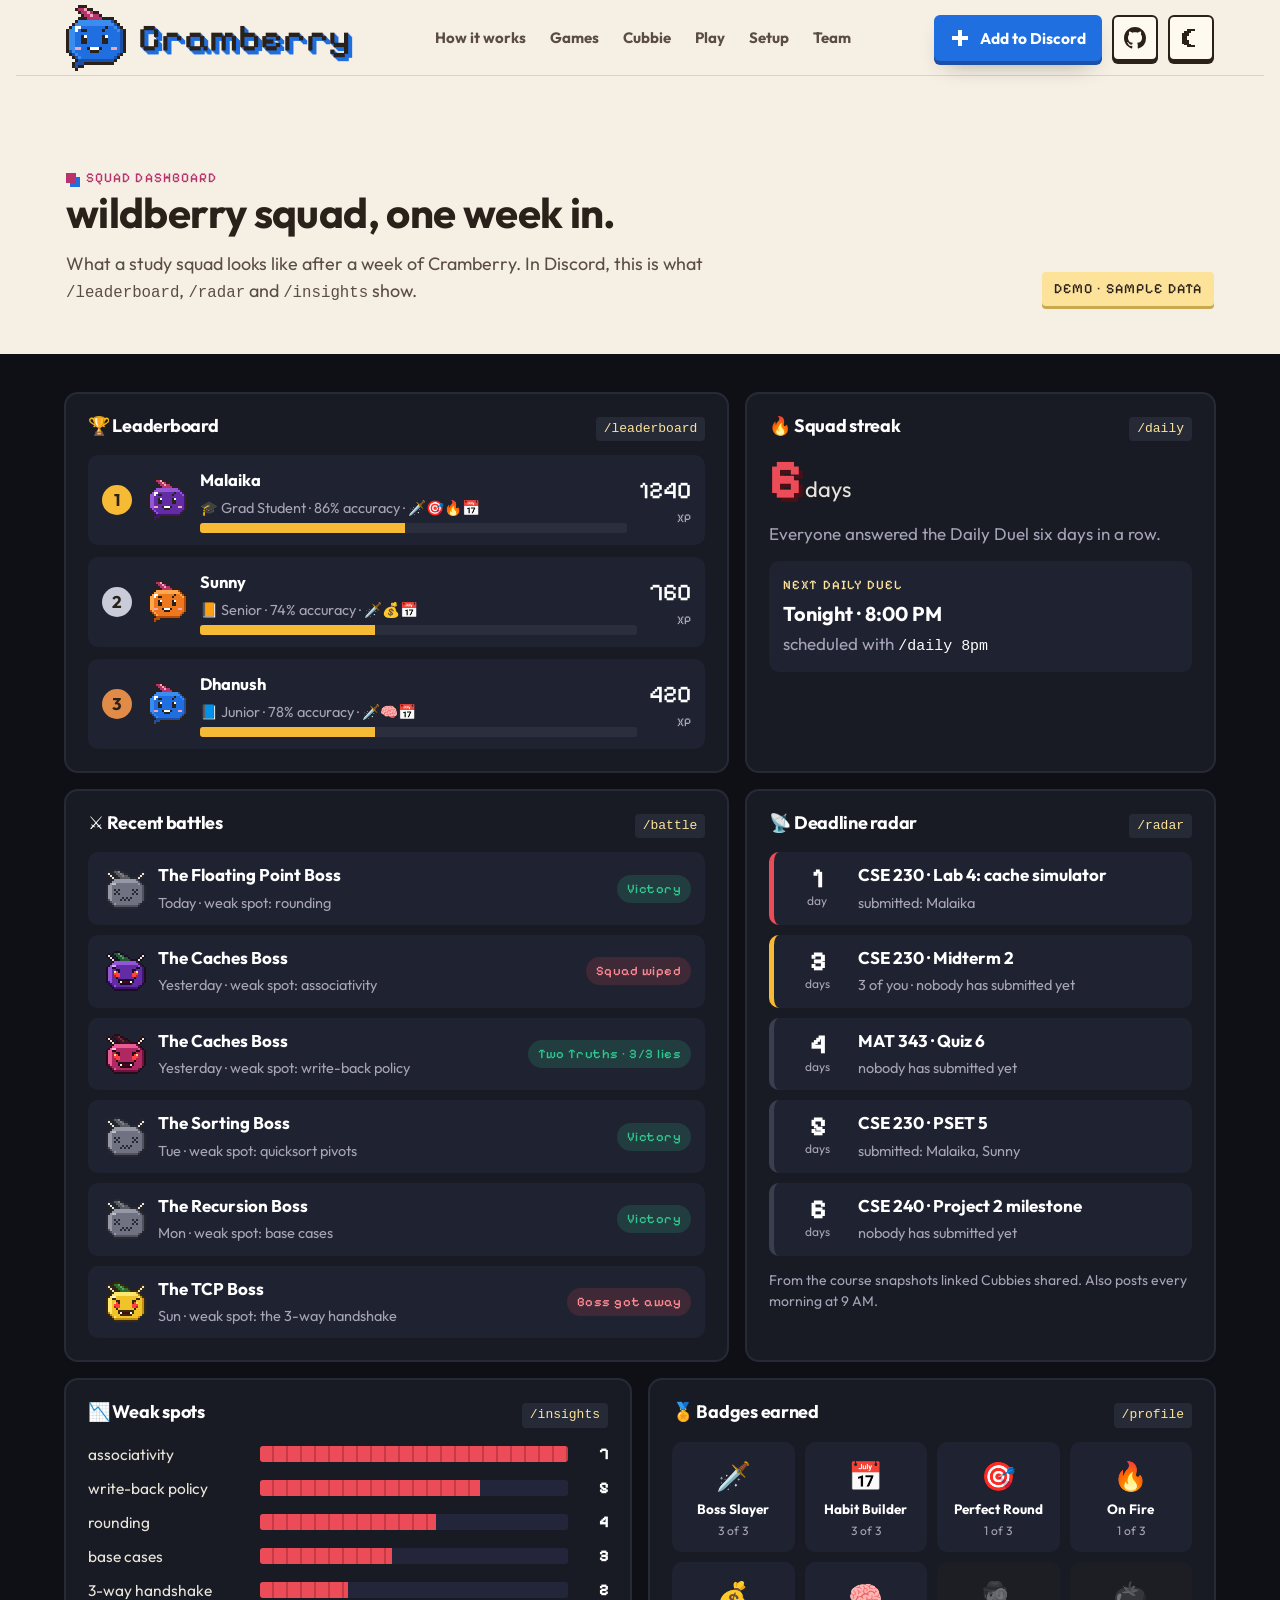
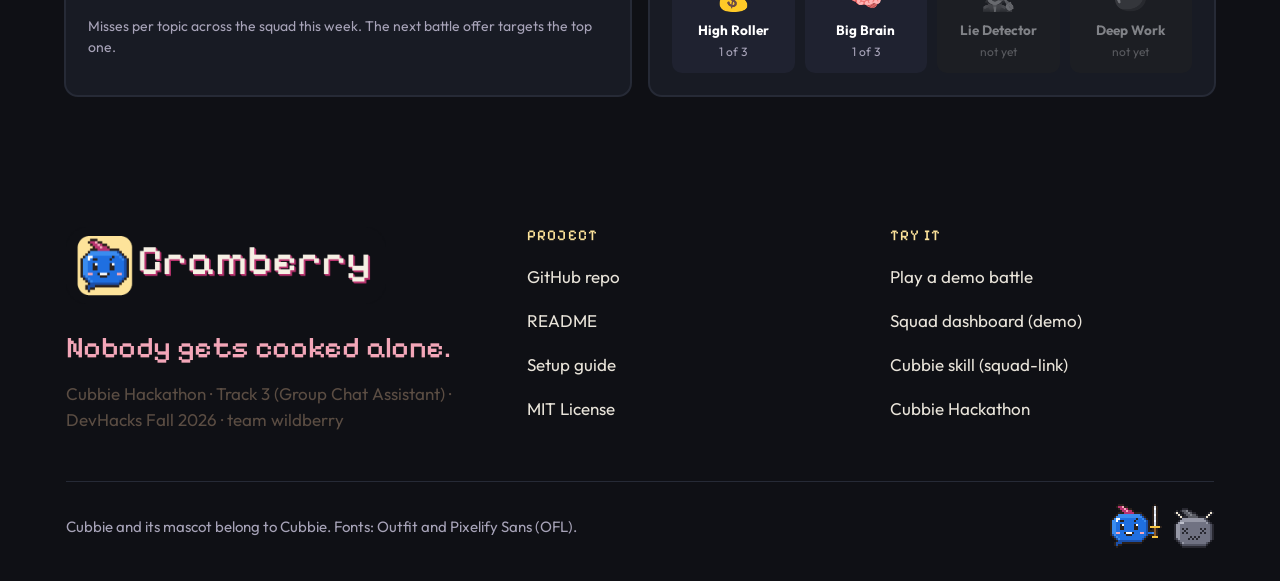
==== commit ccc59e19: "Revamp hero, add dark mode, fix intro logo and grape boss" ====
--- a/dashboard.html
+++ b/dashboard.html
@@ -5,7 +5,18 @@
 <meta name="viewport" content="width=device-width, initial-scale=1, viewport-fit=cover">
 <title>Squad dashboard · Cramberry (demo)</title>
 <meta name="description" content="What a study squad looks like after a week of Cramberry: leaderboard, streaks, battles, deadlines and weak spots.">
-<meta name="theme-color" content="#f6f0e4">
+<meta name="color-scheme" content="light dark">
+<meta name="theme-color" content="#f6f0e4" media="(prefers-color-scheme: light)">
+<meta name="theme-color" content="#14161e" media="(prefers-color-scheme: dark)">
+<script>
+(function () {
+  var d = document.documentElement, t = null;
+  try { t = localStorage.getItem("cb-theme"); } catch (e) {}
+  if (t !== "light" && t !== "dark") t = matchMedia("(prefers-color-scheme: dark)").matches ? "dark" : "light";
+  d.dataset.theme = t;
+  if (d.dataset.intro === "1" && !matchMedia("(prefers-reduced-motion: reduce)").matches) d.classList.add("intro-pending");
+})();
+</script>
 <meta property="og:title" content="Squad dashboard · Cramberry (demo)">
 <meta property="og:description" content="What a study squad looks like after a week of Cramberry: leaderboard, streaks, battles, deadlines and weak spots.">
 <meta property="og:image" content="assets/logo/social-preview.png">
@@ -30,6 +41,7 @@
     <div class="hdr-cta">
       <a class="btn add-discord" href="https://discord.com/oauth2/authorize?client_id=1563704377833689098&amp;scope=bot+applications.commands&amp;permissions=117760" target="_blank" rel="noopener"><svg class="ico" viewBox="0 0 10 10" aria-hidden="true" shape-rendering="crispEdges"><path fill="currentColor" d="M4 1h2v3h3v2H6v3H4V6H1V4h3z"/></svg>Add to Discord</a>
       <a class="icon-btn gh" href="https://github.com/MalaikaKamranKhan/Track3" target="_blank" rel="noopener" aria-label="Cramberry on GitHub"><svg viewBox="0 0 16 16" aria-hidden="true"><path fill="currentColor" d="M8 0C3.58 0 0 3.58 0 8c0 3.54 2.29 6.53 5.47 7.59.4.07.55-.17.55-.38 0-.19-.01-.82-.01-1.49-2.01.37-2.53-.49-2.69-.94-.09-.23-.48-.94-.82-1.13-.28-.15-.68-.52-.01-.53.63-.01 1.08.58 1.23.82.72 1.21 1.87.87 2.33.66.07-.52.28-.87.51-1.07-1.78-.2-3.64-.89-3.64-3.95 0-.87.31-1.59.82-2.15-.08-.2-.36-1.02.08-2.12 0 0 .67-.21 2.2.82.64-.18 1.32-.27 2-.27.68 0 1.36.09 2 .27 1.53-1.04 2.2-.82 2.2-.82.44 1.1.16 1.92.08 2.12.51.56.82 1.27.82 2.15 0 3.07-1.87 3.75-3.65 3.95.29.25.54.73.54 1.48 0 1.07-.01 1.93-.01 2.2 0 .21.15.46.55.38A8.013 8.013 0 0016 8c0-4.42-3.58-8-8-8z"/></svg></a>
+      <button class="icon-btn theme-toggle" type="button" aria-label="Switch to dark mode" aria-pressed="false"><svg class="i-sun" viewBox="0 0 12 12" aria-hidden="true" shape-rendering="crispEdges"><path fill="currentColor" d="M5 0h2v2H5zM5 10h2v2H5zM0 5h2v2H0zM10 5h2v2h-2zM1 1h2v2H1zM9 1h2v2H9zM1 9h2v2H1zM9 9h2v2H9zM4 3h4v1h1v4H8v1H4V8H3V4h1z"/></svg><svg class="i-moon" viewBox="0 0 12 12" aria-hidden="true" shape-rendering="crispEdges"><path fill="currentColor" d="M4 1h4v1H6v1H5v2H4v2h1v2h1v1h2v1H4v-1H2V9H1V3h1V2h2z"/></svg></button>
       <button class="icon-btn burger" type="button" aria-label="Open menu" aria-expanded="false" aria-controls="sheet"><svg viewBox="0 0 12 12" aria-hidden="true" shape-rendering="crispEdges"><path fill="currentColor" d="M1 2h10v2H1zm0 3h10v2H1zm0 3h10v2H1z"/></svg></button>
     </div>
   </div>
@@ -39,7 +51,7 @@
     <a class="logo" href="index.html"><canvas data-sprite="berry" data-scale="2" aria-hidden="true"></canvas><span class="logo-word">Cramberry</span></a>
     <button class="icon-btn sheet-close" type="button" aria-label="Close menu"><svg viewBox="0 0 12 12" aria-hidden="true" shape-rendering="crispEdges"><path fill="currentColor" d="M2 1h2v1h1v1h2V2h1V1h2v2H9v1H8v1H7v2h1v1h1v1h1v2H8v-1H7v-1H5v1H4v1H2V9h1V8h1V7h1V5H4V4H3V3H2z"/></svg></button>
   </div>
-  <nav aria-label="Mobile"><a href="index.html#how">How it works</a><a href="index.html#games">Games</a><a href="index.html#cubbie">Cubbie</a><a href="play.html">Play</a><a href="setup.html">Setup</a><a href="index.html#team">Team</a><a href="dashboard.html">Squad dashboard</a></nav>
+  <nav aria-label="Mobile"><a href="index.html#how">How it works</a><a href="index.html#games">Games</a><a href="index.html#cubbie">Cubbie</a><a href="play.html">Play</a><a href="setup.html">Setup</a><a href="index.html#team">Team</a><a href="dashboard.html">Squad dashboard</a><a href="https://github.com/MalaikaKamranKhan/Track3" target="_blank" rel="noopener">GitHub</a></nav>
   <a class="btn" href="https://discord.com/oauth2/authorize?client_id=1563704377833689098&amp;scope=bot+applications.commands&amp;permissions=117760" target="_blank" rel="noopener"><svg class="ico" viewBox="0 0 10 10" aria-hidden="true" shape-rendering="crispEdges"><path fill="currentColor" d="M4 1h2v3h3v2H6v3H4V6H1V4h3z"/></svg>Add to Discord</a>
 </div>
 <main id="main">
--- a/css/site.css
+++ b/css/site.css
@@ -41,19 +41,36 @@
   --max: 1180px;
   --ease: cubic-bezier(.65, 0, .35, 1);
   --hop: cubic-bezier(.34, 1.56, .64, 1);
-  --header-h: 84px;
+  --header-h: 76px;
+  --hairline: rgba(43,33,27,.14);
+  --tint: rgba(43,33,27,.08);
+  --track: #e5dccb;
   color-scheme: light;
+}
+/* dark mode: the story bands go dark, game bands stay night; text and pixel outlines turn light */
+[data-theme="dark"] {
+  --ink: #efe8dc;
+  --ink-soft: #b9b2a8;
+  --cream: #14161e;
+  --cream-2: #1a1d27;
+  --paper: #20242f;
+  --night: #0b0c10;
+  --panel-edge: #2c3140;
+  --hairline: rgba(239,232,220,.12);
+  --tint: rgba(239,232,220,.10);
+  --track: #2a2e3d;
+  color-scheme: dark;
 }
 
 *, *::before, *::after { box-sizing: border-box; }
 html { scroll-behavior: smooth; scroll-padding-top: calc(var(--header-h) + 12px); -webkit-text-size-adjust: 100%; }
 @media (prefers-reduced-motion: reduce) { html { scroll-behavior: auto; } }
 body {
-  margin: 0; background: var(--cream); color: var(--ink);
-  font-family: var(--f-body); font-size: 18px; line-height: 1.5;
+  margin: 0; background: var(--cream); color: var(--ink); transition: background-color .3s ease, color .3s ease;
+  font-family: var(--f-body); font-size: 16px; line-height: 1.55;
   -webkit-font-smoothing: antialiased; overflow-x: hidden;
 }
-@media (min-width: 900px) { body { font-size: 19px; } }
+@media (min-width: 900px) { body { font-size: 17px; } }
 img { max-width: 100%; height: auto; display: block; }
 a { color: inherit; }
 button { font: inherit; color: inherit; }
@@ -64,10 +81,10 @@
 .skip { position: absolute; left: 12px; top: -60px; z-index: 300; background: var(--ink); color: var(--cream); padding: 10px 14px; border-radius: 6px; text-decoration: none; font-weight: 700; }
 .skip:focus { top: 12px; }
 :focus-visible { outline: 3px solid var(--blue); outline-offset: 3px; border-radius: 4px; }
-.night :focus-visible, .arena :focus-visible { outline-color: var(--gold); }
+.night :focus-visible, .arena :focus-visible, [data-theme="dark"] :focus-visible { outline-color: var(--gold); }
 
 .wrap { max-width: var(--max); margin: 0 auto; padding-left: var(--gutter); padding-right: var(--gutter-r); }
-.band { padding-block: clamp(64px, 9vw, 120px); position: relative; }
+.band { padding-block: clamp(52px, 6.5vw, 92px); position: relative; }
 .band.cream { background: var(--cream); }
 .band.cream-2 { background: var(--cream-2); }
 .band.night, .night { background: var(--night); color: var(--night-text); }
@@ -80,17 +97,17 @@
 
 /* kickers, headings */
 .kicker {
-  font-family: var(--f-pixel); font-weight: 500; font-size: 15px; letter-spacing: .08em; text-transform: uppercase;
+  font-family: var(--f-pixel); font-weight: 500; font-size: 13.5px; letter-spacing: .08em; text-transform: uppercase;
   color: var(--wildberry); display: inline-flex; align-items: center; gap: 10px;
 }
 .night .kicker { color: var(--gold); }
 .kicker::before { content: ""; width: 10px; height: 10px; background: currentColor; box-shadow: 4px 4px 0 0 var(--blue); }
 .night .kicker::before { box-shadow: 4px 4px 0 0 var(--wildberry); }
-.h1 { font-size: clamp(40px, 6.6vw, 72px); }
-.h2 { font-size: clamp(32px, 4.8vw, 56px); }
-.h3 { font-size: clamp(22px, 2.4vw, 28px); }
-.lede { font-size: clamp(19px, 1.9vw, 22px); max-width: 62ch; }
-.sec-head { display: grid; gap: 16px; margin-bottom: clamp(32px, 5vw, 56px); max-width: 760px; }
+.h1 { font-size: clamp(34px, 4.8vw, 60px); }
+.h2 { font-size: clamp(27px, 3.4vw, 42px); }
+.h3 { font-size: clamp(19px, 1.8vw, 23px); }
+.lede { font-size: clamp(16.5px, 1.4vw, 19px); max-width: 62ch; }
+.sec-head { display: grid; gap: 12px; margin-bottom: clamp(26px, 3.6vw, 44px); max-width: 760px; }
 .sec-head.center { margin-inline: auto; text-align: center; justify-items: center; }
 
 /* reveal on scroll */
@@ -110,8 +127,8 @@
 .btn {
   --bg: var(--blue); --fg: #fff; --edge: var(--blue-deep);
   display: inline-flex; align-items: center; justify-content: center; gap: 10px;
-  min-height: 58px; padding: 0 24px; border: 0; border-radius: 6px; cursor: pointer;
-  background: var(--bg); color: var(--fg); font-family: var(--f-body); font-weight: 700; font-size: 18.5px; text-decoration: none;
+  min-height: 52px; padding: 0 22px; border: 0; border-radius: 6px; cursor: pointer;
+  background: var(--bg); color: var(--fg); font-family: var(--f-body); font-weight: 700; font-size: 17px; text-decoration: none;
   box-shadow: 0 4px 0 var(--edge), 0 12px 24px -12px rgba(15,16,21,.45);
   transition: transform .12s ease, box-shadow .12s ease, background-color .15s ease;
   -webkit-tap-highlight-color: transparent; white-space: nowrap;
@@ -122,8 +139,8 @@
 .btn-2 { --bg: var(--paper); --fg: var(--ink); --edge: var(--ink); border: 2px solid var(--ink); box-shadow: 0 3px 0 var(--ink); }
 .btn-2:active { transform: translateY(2px); box-shadow: 0 1px 0 var(--ink); }
 .night .btn-2, .arena .btn-2 { --bg: var(--panel); --fg: var(--night-text); --edge: #000; border-color: #3a3f50; box-shadow: 0 3px 0 #000; }
-.btn-sm { min-height: 44px; padding: 0 16px; font-size: 16px; }
-.btn-gold { --bg: var(--gold); --fg: var(--ink); --edge: #c9a94f; }
+.btn-sm { min-height: 44px; padding: 0 16px; font-size: 15px; }
+.btn-gold { --bg: var(--gold); --fg: #2b211b; --edge: #c9a94f; }
 .btn-red { --bg: var(--hp-red); --edge: #a8303a; }
 .btn-green { --bg: var(--hp-green); --fg: #072a1d; --edge: #1b8a60; }
 .qlink { font-weight: 700; text-decoration: none; display: inline-flex; align-items: center; gap: 8px; min-height: 44px; }
@@ -159,7 +176,7 @@
   font-family: var(--f-mono); font-size: 14.5px; line-height: 1.6; position: relative;
 }
 .cmd-wrap { position: relative; }
-.cmd-wrap .copy { position: absolute; top: 8px; right: 8px; background: rgba(255,255,255,.1); color: #fff; }
+.cmd-wrap .copy { position: absolute; top: 8px; right: 8px; background: #2a2e3d; color: #fff; box-shadow: -10px 0 10px var(--night); }
 
 /* toast */
 .toast-host { position: fixed; left: 50%; bottom: calc(20px + env(safe-area-inset-bottom, 0px)); transform: translateX(-50%); z-index: 400; display: grid; gap: 8px; pointer-events: none; }
@@ -180,7 +197,7 @@
   -webkit-backdrop-filter: saturate(1.2) blur(10px); backdrop-filter: saturate(1.2) blur(10px);
 }
 body::before { content: ""; position: fixed; inset: 0 0 auto; height: env(safe-area-inset-top, 0px); z-index: 101; background: var(--cream); }
-.site-header::after { content: ""; position: absolute; left: var(--gutter); right: var(--gutter-r); bottom: 0; height: 1px; background: rgba(43,33,27,.14); }
+.site-header::after { content: ""; position: absolute; left: var(--gutter); right: var(--gutter-r); bottom: 0; height: 1px; background: var(--hairline); }
 .hdr { display: flex; align-items: center; gap: 20px; min-height: var(--header-h); }
 .logo { display: inline-flex; align-items: center; gap: 12px; text-decoration: none; color: var(--ink); flex: none; }
 .logo canvas { width: 60px; height: 66px; }
@@ -188,23 +205,28 @@
   font-family: var(--f-pixel); font-weight: 500; font-size: 38px; line-height: 1; letter-spacing: .01em; color: var(--ink);
   text-shadow: 1px 1px 0 var(--blue), 2px 2px 0 var(--blue), 3px 3px 0 var(--blue), 4px 4px 0 var(--blue);
 }
-.nav { display: flex; gap: 4px; margin-inline: auto; }
+.intro-pending .site-header .logo { visibility: hidden; }  /* empty until the intro logo lands on it */
+.nav { display: flex; gap: 2px; margin-inline: auto; }
 .nav a {
-  position: relative; text-decoration: none; font-weight: 700; font-size: 16px; padding: 10px 12px; border-radius: 6px; color: var(--ink-soft);
+  position: relative; text-decoration: none; font-weight: 700; font-size: 15px; padding: 10px 11px; border-radius: 6px; color: var(--ink-soft);
 }
 .nav a:hover, .nav a.active { color: var(--ink); }
 .nav a::after { content: ""; position: absolute; left: 12px; right: 12px; bottom: 4px; height: 4px; background: var(--wildberry); transform: scaleX(0); transform-origin: left; transition: transform .25s var(--ease); }
 .nav a.active::after { transform: scaleX(1); }
 .hdr-cta { display: flex; gap: 10px; align-items: center; flex: none; }
-.hdr-cta .btn { min-height: 48px; font-size: 16.5px; padding: 0 18px; }
+.hdr-cta .btn { min-height: 46px; font-size: 15.5px; padding: 0 16px; }
 .icon-btn {
-  display: inline-grid; place-items: center; width: 48px; height: 48px; border-radius: 6px; border: 2px solid var(--ink); background: var(--paper);
+  display: inline-grid; place-items: center; width: 46px; height: 46px; border-radius: 6px; border: 2px solid var(--ink); background: var(--paper);
   box-shadow: 0 3px 0 var(--ink); color: var(--ink); cursor: pointer; transition: transform .12s, box-shadow .12s;
 }
 .icon-btn:active { transform: translateY(2px); box-shadow: 0 1px 0 var(--ink); }
-.icon-btn svg { width: 24px; height: 24px; }
+.icon-btn svg { width: 22px; height: 22px; }
+.theme-toggle .i-sun { display: none; }
+[data-theme="dark"] .theme-toggle .i-sun { display: block; }
+[data-theme="dark"] .theme-toggle .i-moon { display: none; }
+[data-theme="dark"] .icon-btn { box-shadow: 0 3px 0 #000; border-color: #3a3f50; }
 .burger { display: none; }
-@media (max-width: 1080px) {
+@media (max-width: 1160px) {
   .nav { display: none; }
   .burger { display: inline-grid; }
   .hdr { justify-content: space-between; }
@@ -216,7 +238,8 @@
   .hdr-cta .add-discord { display: none; }
   .hdr-cta .icon-btn { width: 44px; height: 44px; }
 }
-@media (max-width: 360px) { .logo-word { font-size: 22px; } .hdr-cta .gh { display: none; } }
+@media (max-width: 480px) { .hdr-cta .gh { display: none; } .hdr-cta { gap: 8px; } }
+@media (max-width: 380px) { .logo-word { font-size: 22px; } .logo canvas { width: 34px; height: 38px; } }
 
 /* mobile sheet */
 .sheet {
@@ -227,7 +250,7 @@
 .sheet.open { transform: none; visibility: visible; }
 .sheet-top { display: flex; justify-content: space-between; align-items: center; min-height: 56px; }
 .sheet nav { display: grid; gap: 4px; margin-top: 24px; }
-.sheet nav a { font-size: 30px; font-weight: 700; text-decoration: none; padding: 10px 4px; border-bottom: 2px dashed rgba(43,33,27,.15); }
+.sheet nav a { font-size: 26px; font-weight: 700; text-decoration: none; padding: 10px 4px; border-bottom: 2px dashed var(--hairline); }
 .sheet .btn { margin-top: auto; }
 
 /* ---------- intro ---------- */
@@ -256,14 +279,14 @@
 }
 
 /* ---------- footer ---------- */
-.site-footer { background: var(--night); color: var(--night-text); padding-block: 72px calc(40px + env(safe-area-inset-bottom, 0px)); }
+.site-footer { background: var(--night); color: var(--night-text); padding-block: 60px calc(36px + env(safe-area-inset-bottom, 0px)); }
 .foot-grid { display: grid; grid-template-columns: 1.3fr 1fr 1fr; gap: 40px; }
 .foot-grid h4 { font-family: var(--f-pixel); font-weight: 500; font-size: 15px; letter-spacing: .08em; text-transform: uppercase; color: var(--gold); margin-bottom: 14px; }
 .foot-grid ul { list-style: none; padding: 0; margin: 0; display: grid; gap: 4px; }
 .foot-grid a { text-decoration: none; color: var(--night-text); display: inline-flex; min-height: 40px; align-items: center; }
 .foot-grid a:hover { color: #fff; text-decoration: underline; text-underline-offset: 6px; }
 .foot-brand img { width: min(320px, 100%); }
-.signoff { font-family: var(--f-pixel); font-size: clamp(26px, 3.4vw, 36px); color: var(--blush); margin-top: 22px; }
+.signoff { font-family: var(--f-pixel); font-size: clamp(22px, 2.6vw, 30px); color: var(--blush); margin-top: 20px; }
 .credits { margin-top: 48px; padding-top: 22px; border-top: 1px solid var(--panel-edge); color: var(--night-muted); font-size: 15px; display: flex; flex-wrap: wrap; gap: 8px 24px; justify-content: space-between; align-items: center; }
 .foot-peek { display: flex; align-items: flex-end; gap: 12px; }
 @media (max-width: 820px) { .foot-grid { grid-template-columns: 1fr 1fr; } .foot-brand { grid-column: 1 / -1; } }
@@ -283,7 +306,7 @@
 .page-head { padding-block: clamp(48px, 7vw, 88px) clamp(32px, 4vw, 48px); }
 .demo-label {
   display: inline-flex; gap: 8px; align-items: center; font-family: var(--f-pixel); font-size: 14px; letter-spacing: .08em; text-transform: uppercase;
-  background: var(--gold); color: var(--ink); padding: 6px 12px; border-radius: 4px; box-shadow: 0 3px 0 #c9a94f;
+  background: var(--gold); color: #2b211b; padding: 6px 12px; border-radius: 4px; box-shadow: 0 3px 0 #c9a94f;
 }
 
 /* =================== ARENA (demo battle: play page + grow-from-button overlay) =================== */
@@ -312,11 +335,11 @@
 @keyframes bflash { 0%, 100% { filter: none; } 50% { filter: brightness(3) saturate(0); } }
 @keyframes shake { 25% { transform: translateX(-6px); } 50% { transform: translateX(6px); } 75% { transform: translateX(-3px); } }
 .bubble {
-  position: absolute; top: -18px; right: -18px; z-index: 2; font-family: var(--f-pixel); font-size: 16px; color: var(--ink);
-  background: #fff; padding: 6px 10px; box-shadow: 0 -3px 0 var(--ink), 0 3px 0 var(--ink), -3px 0 0 var(--ink), 3px 0 0 var(--ink);
+  position: absolute; top: -18px; right: -18px; z-index: 3; font-family: var(--f-pixel); font-size: 15px; color: #2b211b;
+  background: #fff; padding: 6px 10px; box-shadow: 0 -3px 0 #2b211b, 0 3px 0 #2b211b, -3px 0 0 #2b211b, 3px 0 0 #2b211b;
   transform: scale(0); transform-origin: bottom left; transition: transform .25s var(--hop); white-space: nowrap;
 }
-.bubble::after { content: ""; position: absolute; left: 6px; bottom: -9px; width: 9px; height: 6px; background: #fff; box-shadow: -3px 0 0 var(--ink), 0 3px 0 var(--ink); }
+.bubble::after { content: ""; position: absolute; left: 6px; bottom: -9px; width: 9px; height: 6px; background: #fff; box-shadow: -3px 0 0 #2b211b, 0 3px 0 #2b211b; }
 .bubble.show { transform: scale(1); }
 .dmg-host { position: absolute; inset: 0; pointer-events: none; }
 .dmg {
@@ -342,7 +365,7 @@
 .fp:focus-within { outline: 3px solid var(--gold); outline-offset: 3px; }
 
 .ar-qhead { display: grid; grid-template-columns: 1fr auto; gap: 18px; align-items: start; }
-.ar-prompt { font-size: clamp(21px, 2.6vw, 30px); line-height: 1.2; color: #fff; }
+.ar-prompt { font-size: clamp(19px, 2.1vw, 25px); line-height: 1.25; color: #fff; }
 .timer {
   --c: var(--gold); width: 72px; height: 72px; border-radius: 50%; position: relative; display: grid; place-items: center; flex: none;
   background: conic-gradient(var(--c) calc(var(--p) * 1turn), #2a2e3d 0);
@@ -354,8 +377,8 @@
 .timer.low { --c: var(--hp-red); }
 .ar-opts { display: grid; grid-template-columns: 1fr 1fr; gap: 14px; margin-top: 22px; }
 .opt {
-  display: flex; align-items: center; gap: 14px; text-align: left; min-height: 64px; padding: 12px 16px; border: 0; border-radius: 8px; cursor: pointer;
-  background: var(--blurple); color: #fff; font-weight: 700; font-size: 18px;
+  display: flex; align-items: center; gap: 14px; text-align: left; min-height: 58px; padding: 10px 16px; border: 0; border-radius: 8px; cursor: pointer;
+  background: var(--blurple); color: #fff; font-weight: 700; font-size: 16.5px;
   box-shadow: 0 4px 0 var(--blurple-deep), 0 12px 24px -14px #000; transition: transform .1s, box-shadow .1s, background .15s, opacity .2s;
 }
 .opt b { font-family: var(--f-pixel); font-weight: 500; font-size: 20px; width: 34px; height: 34px; display: grid; place-items: center; background: rgba(0,0,0,.22); border-radius: 4px; flex: none; }
@@ -383,13 +406,13 @@
 .small { font-size: 15px; }
 
 .ar-results { display: grid; gap: 16px; justify-items: center; text-align: center; }
-.res-title { font-family: var(--f-pixel); font-weight: 500; font-size: clamp(40px, 7vw, 68px); letter-spacing: .04em; color: var(--hp-green); text-shadow: 4px 4px 0 #0a3a28; }
+.res-title { font-family: var(--f-pixel); font-weight: 500; font-size: clamp(34px, 5.5vw, 56px); letter-spacing: .04em; color: var(--hp-green); text-shadow: 4px 4px 0 #0a3a28; }
 .lose .res-title { color: var(--hp-red); text-shadow: 4px 4px 0 #4a1016; }
 .podium { display: flex; align-items: flex-end; justify-content: center; gap: 12px; width: 100%; margin-top: 52px; }
 .pod { position: relative; width: min(170px, 30%); background: #222536; border-radius: 10px 10px 4px 4px; display: grid; justify-items: center; padding: 30px 6px 16px; }
 .pod-1 { min-height: 190px; } .pod-2 { min-height: 150px; } .pod-3 { min-height: 125px; }
 .pod .pname { position: absolute; top: -50px; font-weight: 700; font-size: 18px; white-space: nowrap; }
-.pod .medal { position: absolute; top: -16px; width: 38px; height: 38px; border-radius: 50%; display: grid; place-items: center; font-weight: 700; color: var(--ink); }
+.pod .medal { position: absolute; top: -16px; width: 38px; height: 38px; border-radius: 50%; display: grid; place-items: center; font-weight: 700; color: #2b211b; }
 .pod-1 .medal { background: var(--trophy); } .pod-2 .medal { background: #c9ccd8; } .pod-3 .medal { background: #e08b47; }
 .pod .ppts { font-size: clamp(26px, 4vw, 38px); font-weight: 700; color: #fff; margin-top: 8px; }
 .pod .plab { font-family: var(--f-pixel); font-size: 13px; color: var(--night-muted); }
@@ -416,10 +439,6 @@
   .bubble { right: -6px; font-size: 13px; }
 }
 
-/* overlay version */
-.arena-overlay { position: fixed; inset: 0; z-index: 300; overflow-y: auto; overscroll-behavior: contain; background: var(--night); }
-.arena-overlay .arena { min-height: 100%; padding-top: calc(env(safe-area-inset-top, 0px) + 16px); padding-bottom: calc(env(safe-area-inset-bottom, 0px) + 32px); }
-
 /* =================== play page =================== */
 .play-head { padding-block: clamp(40px, 6vw, 72px) 8px; background: var(--night); }
 .play-head .lede { margin-top: 12px; }
--- a/css/sub.css
+++ b/css/sub.css
@@ -3,27 +3,27 @@
 /* ---------- dashboard ---------- */
 .dash-head { display: flex; justify-content: space-between; align-items: flex-end; gap: 20px; flex-wrap: wrap; }
 .dash-head .lede { margin-top: 14px; }
-.dash { padding-block: 48px 88px; }
+.dash { padding-block: 40px 72px; }
 .dash-grid { display: grid; grid-template-columns: repeat(12, minmax(0, 1fr)); gap: 20px; }
 .dp { background: var(--panel); border-radius: 12px; padding: 22px; box-shadow: 0 0 0 2px var(--panel-edge); display: grid; gap: 14px; align-content: start; min-width: 0; }
 .dp header { display: flex; justify-content: space-between; align-items: baseline; gap: 10px; }
-.dp h2 { font-size: 20px; color: #fff; }
+.dp h2 { font-size: 18px; color: #fff; }
 .dp header code { color: var(--gold); background: #262a36; padding: 2px 8px; border-radius: 4px; font-size: 13px; }
 .dp-board { grid-column: span 7; } .dp-streak { grid-column: span 5; }
 .dp-battles { grid-column: span 7; } .dp-radar { grid-column: span 5; }
 .dp-weak { grid-column: span 6; } .dp-badges { grid-column: span 6; }
 .board { list-style: none; padding: 0; margin: 0; display: grid; gap: 12px; }
 .board li { display: grid; grid-template-columns: 34px 40px 1fr auto; gap: 12px; align-items: center; background: #1f2230; border-radius: 10px; padding: 12px 14px; }
-.rank { width: 30px; height: 30px; border-radius: 50%; display: grid; place-items: center; font-weight: 700; color: var(--ink); }
+.rank { width: 30px; height: 30px; border-radius: 50%; display: grid; place-items: center; font-weight: 700; color: #2b211b; }
 .r1 { background: var(--trophy); } .r2 { background: #c9ccd8; } .r3 { background: #e08b47; }
 .who { display: grid; gap: 4px; min-width: 0; }
-.who b { color: #fff; font-size: 18px; }
+.who b { color: #fff; font-size: 16.5px; }
 .who span { color: var(--night-muted); font-size: 14.5px; }
 .lvbar { height: 10px; background: #2a2e3d; border-radius: 3px; overflow: hidden; }
 .lvbar i { display: block; height: 100%; background: var(--trophy); }
 .xp { font-family: var(--f-pixel); font-size: 24px; color: #fff; text-align: right; }
 .xp small { display: block; font-size: 12px; color: var(--night-muted); }
-.big { font-size: 22px; } .big b { font-family: var(--f-pixel); font-size: 64px; color: var(--hp-red); text-shadow: 4px 4px 0 #4a1016; line-height: 1; }
+.big { font-size: 22px; } .big b { font-family: var(--f-pixel); font-size: 52px; color: var(--hp-red); text-shadow: 4px 4px 0 #4a1016; line-height: 1; }
 .next-duel { background: #1f2230; border-radius: 10px; padding: 14px; display: grid; gap: 2px; }
 .next-duel .kick { font-family: var(--f-pixel); font-size: 13px; letter-spacing: .08em; color: var(--gold); text-transform: uppercase; }
 .next-duel b { color: #fff; font-size: 20px; }
@@ -64,7 +64,7 @@
 .os-tabs button { min-height: 44px; padding: 0 18px; border: 0; border-radius: 5px; background: transparent; font-weight: 700; cursor: pointer; }
 .os-tabs button[aria-selected="true"] { background: var(--ink); color: var(--cream); }
 .progress { display: flex; align-items: center; gap: 14px; font-weight: 700; }
-.pbar { width: min(240px, 50vw); height: 18px; background: #e5dccb; border-radius: 4px; overflow: hidden; box-shadow: inset 0 0 0 2px var(--ink); }
+.pbar { width: min(240px, 50vw); height: 18px; background: var(--track); border-radius: 4px; overflow: hidden; box-shadow: inset 0 0 0 2px var(--ink); }
 .pbar i { display: block; height: 100%; width: 0; background: var(--hp-green); transition: width .4s var(--hop); }
 .setup[data-os="win"] .os-mac, .setup[data-os="mac"] .os-win { display: none; }
 .setup-wrap { position: relative; }
@@ -72,27 +72,28 @@
 .setup-peek.up { transform: translateY(-82px) rotate(6deg); opacity: 1; }
 .setup-peek:hover { transform: translateY(-40px) rotate(0); }
 .checklist { list-style: none; padding: 0; margin: 0; display: grid; gap: 18px; position: relative; z-index: 1; }
-.st { background: var(--paper); border-radius: 12px; box-shadow: 0 0 0 2px rgba(43,33,27,.14), 0 4px 0 rgba(43,33,27,.14); padding: 20px 22px; transition: background .3s; }
-.st.done { background: #eaf6ef; }
+.st { background: var(--paper); border-radius: 12px; box-shadow: 0 0 0 2px var(--hairline), 0 4px 0 var(--hairline); padding: 20px 22px; transition: background .3s; }
+.st.done { background: color-mix(in srgb, var(--hp-green) 14%, var(--paper)); }
 .tick { display: grid; grid-template-columns: auto auto 1fr; gap: 14px; align-items: center; position: relative; }
 .tick input { position: absolute; opacity: 0; width: 34px; height: 34px; margin: 0; cursor: pointer; }
-.box { width: 34px; height: 34px; border: 3px solid var(--ink); border-radius: 4px; background: #fff; display: grid; place-items: center; cursor: pointer; box-shadow: 0 3px 0 var(--ink); }
+.box { width: 34px; height: 34px; border: 3px solid var(--ink); border-radius: 4px; background: var(--paper); display: grid; place-items: center; cursor: pointer; box-shadow: 0 3px 0 var(--ink); }
 .st.done .box { background: var(--hp-green); }
 .st.done .box::after { content: ""; width: 14px; height: 8px; border-left: 4px solid var(--ink); border-bottom: 4px solid var(--ink); transform: rotate(-45deg) translate(1px, -2px); }
 .tick input:focus-visible + .box { outline: 3px solid var(--blue); outline-offset: 3px; }
-.sn { font-family: var(--f-pixel); font-size: 22px; color: var(--wildberry); }
-.tick h2 { font-size: clamp(20px, 2.4vw, 26px); }
-.st.done h2 { text-decoration: line-through; text-decoration-thickness: 3px; text-decoration-color: rgba(43,33,27,.35); }
-.st-body { margin: 14px 0 0 48px; display: grid; gap: 12px; font-size: 17px; }
+.sn { font-family: var(--f-pixel); font-size: 20px; color: var(--wildberry); }
+.tick h2 { font-size: clamp(18px, 2vw, 22px); }
+.st.done h2 { text-decoration: line-through; text-decoration-thickness: 3px; text-decoration-color: var(--hairline); }
+.st-body { margin: 14px 0 0 48px; display: grid; gap: 12px; font-size: 16px; }
 .st-body ul, .st-body ol.sub { margin: 0; padding-left: 22px; display: grid; gap: 8px; }
-.st-body code { background: rgba(43,33,27,.08); padding: 1px 6px; border-radius: 4px; }
+.st-body code { background: var(--tint); padding: 1px 6px; border-radius: 4px; }
 .st-body pre code { background: none; }
 .st-body a { color: var(--blue-deep); font-weight: 700; }
+[data-theme="dark"] .st-body a { color: var(--blue-light); }
 .table-wrap { overflow-x: auto; }
-.st-body table { border-collapse: collapse; width: 100%; font-size: 16px; }
-.st-body th, .st-body td { text-align: left; padding: 10px 12px; border-bottom: 1px solid rgba(43,33,27,.14); vertical-align: top; }
+.st-body table { border-collapse: collapse; width: 100%; font-size: 15px; }
+.st-body th, .st-body td { text-align: left; padding: 10px 12px; border-bottom: 1px solid var(--hairline); vertical-align: top; }
 .st-body th { font-family: var(--f-pixel); font-weight: 500; font-size: 14px; letter-spacing: .06em; color: var(--ink-soft); }
-kbd { background: var(--paper); border: 1px solid rgba(43,33,27,.3); border-radius: 4px; padding: 1px 6px; box-shadow: 0 2px 0 rgba(43,33,27,.3); }
+kbd { background: var(--paper); border: 1px solid var(--hairline); border-radius: 4px; padding: 1px 6px; box-shadow: 0 2px 0 var(--hairline); }
 .say-table { display: grid; gap: 12px; }
 .say { display: grid; gap: 4px; }
 .say .chip { max-width: 100%; justify-self: start; }
@@ -100,13 +101,13 @@
 .say p { color: var(--ink-soft); font-size: 15.5px; }
 .trouble { margin-top: 48px; display: grid; gap: 10px; }
 .trouble h2 { margin-bottom: 8px; }
-.trouble details { background: var(--paper); border-radius: 10px; box-shadow: 0 0 0 2px rgba(43,33,27,.14); }
+.trouble details { background: var(--paper); border-radius: 10px; box-shadow: 0 0 0 2px var(--hairline); }
 .trouble summary { cursor: pointer; padding: 16px 20px; font-weight: 700; list-style: none; display: flex; justify-content: space-between; gap: 12px; min-height: 44px; }
 .trouble summary::-webkit-details-marker { display: none; }
 .trouble summary::after { content: "+"; font-family: var(--f-pixel); font-size: 22px; color: var(--wildberry); line-height: 1; }
 .trouble details[open] summary::after { content: "−"; }
 .trouble details p { padding: 0 20px 18px; color: var(--ink-soft); }
-.trouble code { background: rgba(43,33,27,.08); padding: 1px 6px; border-radius: 4px; }
+.trouble code { background: var(--tint); padding: 1px 6px; border-radius: 4px; }
 @media (max-width: 640px) {
   .st-body { margin-left: 0; }
   .setup-peek { display: none; }
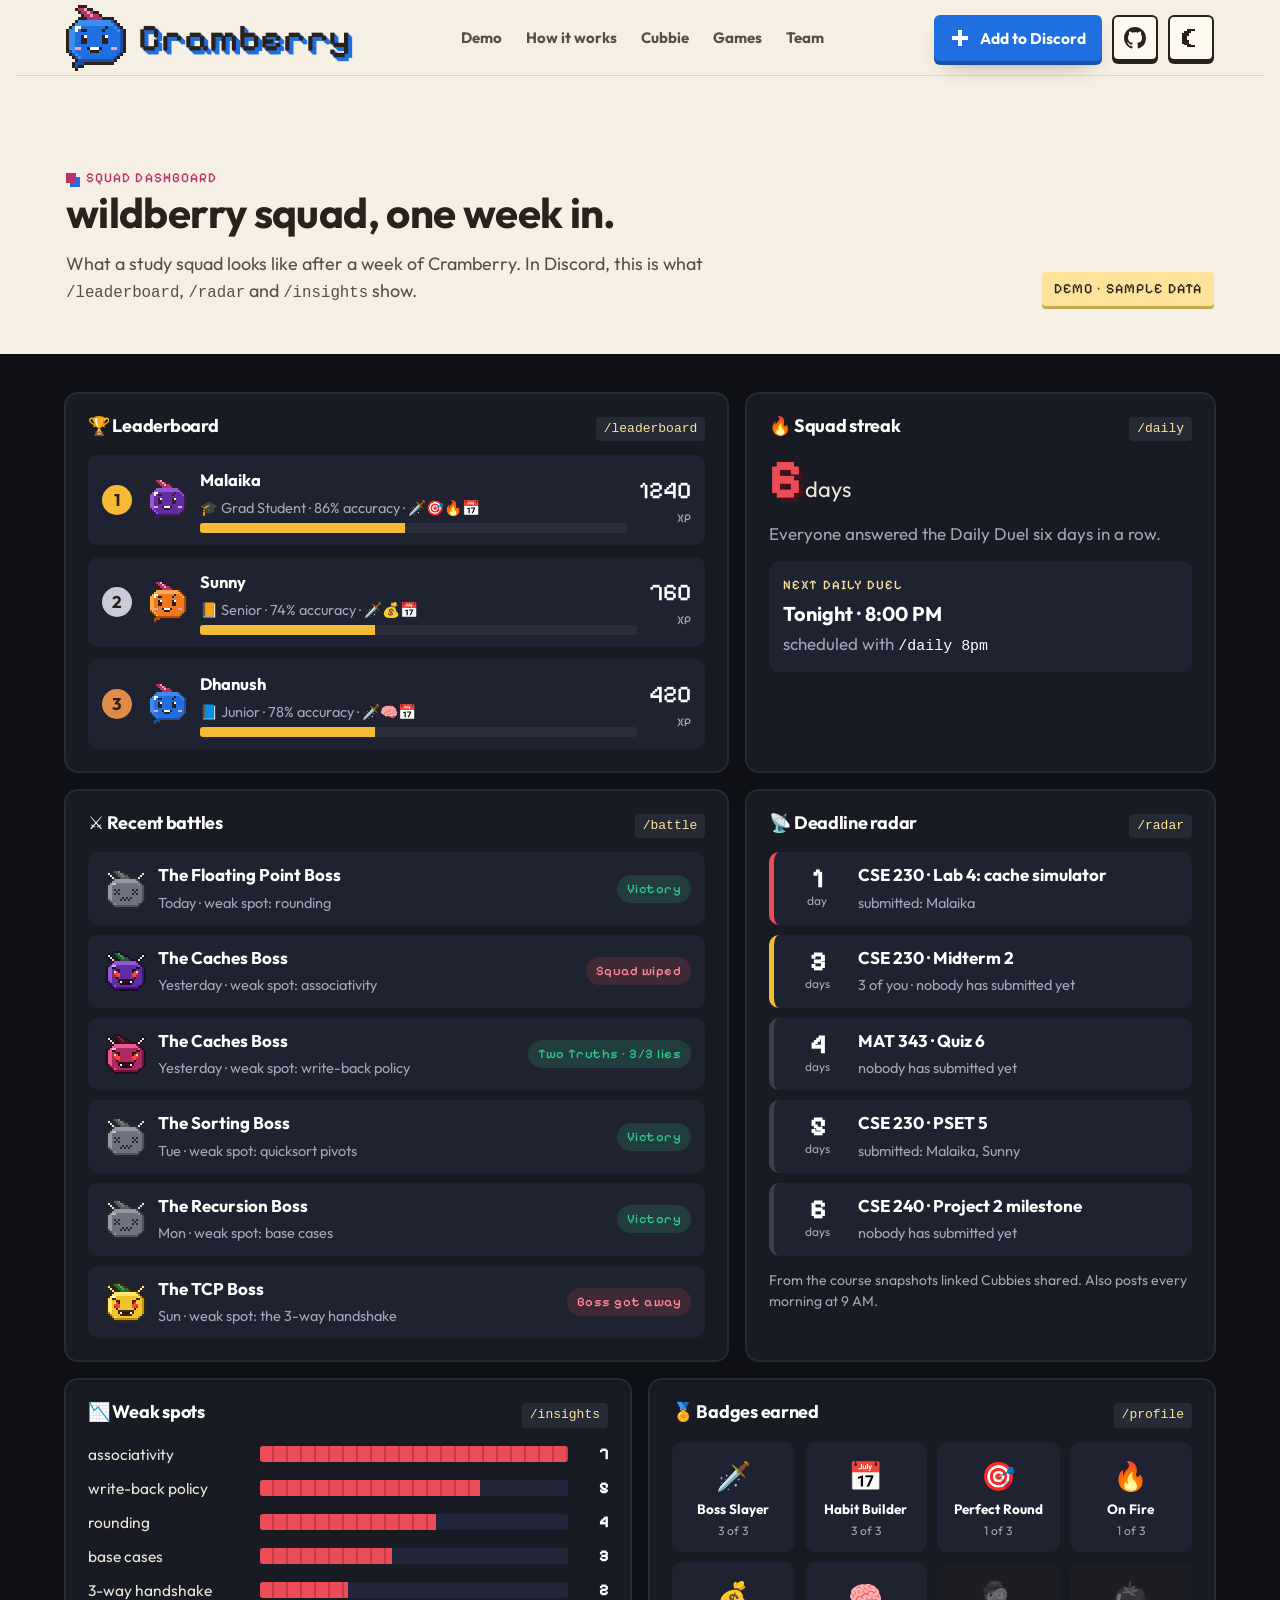
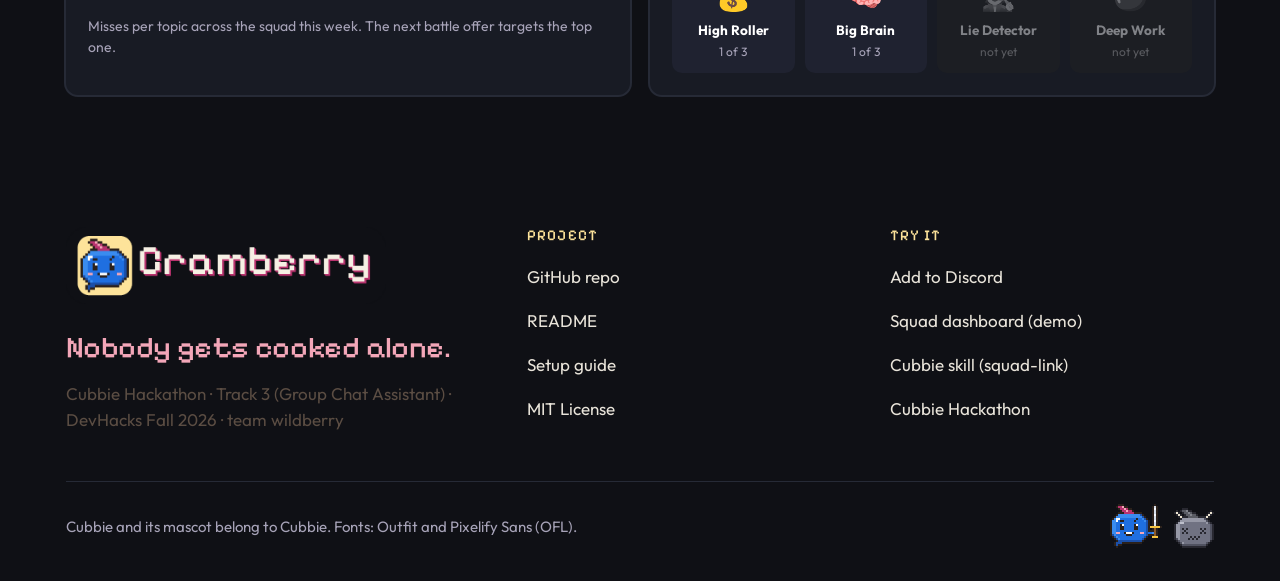
==== commit f66ed348: "Simplify site: demo video first, remove play and setup pages, shorter copy" ====
--- a/dashboard.html
+++ b/dashboard.html
@@ -37,7 +37,7 @@
       <canvas data-sprite="berry" data-scale="3" aria-hidden="true"></canvas>
       <span class="logo-word" aria-hidden="true">Cramberry</span>
     </a>
-    <nav class="nav" aria-label="Main"><a href="index.html#how">How it works</a><a href="index.html#games">Games</a><a href="index.html#cubbie">Cubbie</a><a href="play.html">Play</a><a href="setup.html">Setup</a><a href="index.html#team">Team</a></nav>
+    <nav class="nav" aria-label="Main"><a href="index.html#top">Demo</a><a href="index.html#how">How it works</a><a href="index.html#cubbie">Cubbie</a><a href="index.html#games">Games</a><a href="index.html#team">Team</a></nav>
     <div class="hdr-cta">
       <a class="btn add-discord" href="https://discord.com/oauth2/authorize?client_id=1563704377833689098&amp;scope=bot+applications.commands&amp;permissions=117760" target="_blank" rel="noopener"><svg class="ico" viewBox="0 0 10 10" aria-hidden="true" shape-rendering="crispEdges"><path fill="currentColor" d="M4 1h2v3h3v2H6v3H4V6H1V4h3z"/></svg>Add to Discord</a>
       <a class="icon-btn gh" href="https://github.com/MalaikaKamranKhan/Track3" target="_blank" rel="noopener" aria-label="Cramberry on GitHub"><svg viewBox="0 0 16 16" aria-hidden="true"><path fill="currentColor" d="M8 0C3.58 0 0 3.58 0 8c0 3.54 2.29 6.53 5.47 7.59.4.07.55-.17.55-.38 0-.19-.01-.82-.01-1.49-2.01.37-2.53-.49-2.69-.94-.09-.23-.48-.94-.82-1.13-.28-.15-.68-.52-.01-.53.63-.01 1.08.58 1.23.82.72 1.21 1.87.87 2.33.66.07-.52.28-.87.51-1.07-1.78-.2-3.64-.89-3.64-3.95 0-.87.31-1.59.82-2.15-.08-.2-.36-1.02.08-2.12 0 0 .67-.21 2.2.82.64-.18 1.32-.27 2-.27.68 0 1.36.09 2 .27 1.53-1.04 2.2-.82 2.2-.82.44 1.1.16 1.92.08 2.12.51.56.82 1.27.82 2.15 0 3.07-1.87 3.75-3.65 3.95.29.25.54.73.54 1.48 0 1.07-.01 1.93-.01 2.2 0 .21.15.46.55.38A8.013 8.013 0 0016 8c0-4.42-3.58-8-8-8z"/></svg></a>
@@ -51,7 +51,7 @@
     <a class="logo" href="index.html"><canvas data-sprite="berry" data-scale="2" aria-hidden="true"></canvas><span class="logo-word">Cramberry</span></a>
     <button class="icon-btn sheet-close" type="button" aria-label="Close menu"><svg viewBox="0 0 12 12" aria-hidden="true" shape-rendering="crispEdges"><path fill="currentColor" d="M2 1h2v1h1v1h2V2h1V1h2v2H9v1H8v1H7v2h1v1h1v1h1v2H8v-1H7v-1H5v1H4v1H2V9h1V8h1V7h1V5H4V4H3V3H2z"/></svg></button>
   </div>
-  <nav aria-label="Mobile"><a href="index.html#how">How it works</a><a href="index.html#games">Games</a><a href="index.html#cubbie">Cubbie</a><a href="play.html">Play</a><a href="setup.html">Setup</a><a href="index.html#team">Team</a><a href="dashboard.html">Squad dashboard</a><a href="https://github.com/MalaikaKamranKhan/Track3" target="_blank" rel="noopener">GitHub</a></nav>
+  <nav aria-label="Mobile"><a href="index.html#top">Demo</a><a href="index.html#how">How it works</a><a href="index.html#cubbie">Cubbie</a><a href="index.html#games">Games</a><a href="index.html#team">Team</a><a href="dashboard.html">Squad dashboard</a><a href="https://github.com/MalaikaKamranKhan/Track3" target="_blank" rel="noopener">GitHub</a></nav>
   <a class="btn" href="https://discord.com/oauth2/authorize?client_id=1563704377833689098&amp;scope=bot+applications.commands&amp;permissions=117760" target="_blank" rel="noopener"><svg class="ico" viewBox="0 0 10 10" aria-hidden="true" shape-rendering="crispEdges"><path fill="currentColor" d="M4 1h2v3h3v2H6v3H4V6H1V4h3z"/></svg>Add to Discord</a>
 </div>
 <main id="main">
@@ -125,7 +125,7 @@
       <div>
         <h4>Try it</h4>
         <ul>
-          <li><a href="play.html">Play a demo battle</a></li>
+          <li><a href="https://discord.com/oauth2/authorize?client_id=1563704377833689098&amp;scope=bot+applications.commands&amp;permissions=117760" target="_blank" rel="noopener">Add to Discord</a></li>
           <li><a href="dashboard.html">Squad dashboard (demo)</a></li>
           <li><a href="https://github.com/MalaikaKamranKhan/Track3/blob/main/cubbie-skill/squad-link/SKILL.md" target="_blank" rel="noopener">Cubbie skill (squad-link)</a></li>
           <li><a href="https://hackathon.cubbie.ai/" target="_blank" rel="noopener">Cubbie Hackathon</a></li>
--- a/css/site.css
+++ b/css/site.css
@@ -103,7 +103,7 @@
 .night .kicker { color: var(--gold); }
 .kicker::before { content: ""; width: 10px; height: 10px; background: currentColor; box-shadow: 4px 4px 0 0 var(--blue); }
 .night .kicker::before { box-shadow: 4px 4px 0 0 var(--wildberry); }
-.h1 { font-size: clamp(34px, 4.8vw, 60px); }
+.h1 { font-size: clamp(31px, 4.3vw, 54px); }
 .h2 { font-size: clamp(27px, 3.4vw, 42px); }
 .h3 { font-size: clamp(19px, 1.8vw, 23px); }
 .lede { font-size: clamp(16.5px, 1.4vw, 19px); max-width: 62ch; }
@@ -309,29 +309,8 @@
   background: var(--gold); color: #2b211b; padding: 6px 12px; border-radius: 4px; box-shadow: 0 3px 0 #c9a94f;
 }
 
-/* =================== ARENA (demo battle: play page + grow-from-button overlay) =================== */
-.arena {
-  background: radial-gradient(120% 70% at 50% 0%, #1b2140 0%, var(--night) 60%) var(--night);
-  color: var(--night-text); position: relative;
-  padding: clamp(16px, 3vw, 28px) var(--gutter-r) clamp(24px, 4vw, 40px) var(--gutter);
-}
-.arena .muted { color: var(--night-muted); }
-.arena.hurt-flash { animation: hurtflash .4s ease; }
-@keyframes hurtflash { 30% { box-shadow: inset 0 0 0 6px rgba(236,76,88,.75); } }
-.ar-top { display: flex; justify-content: space-between; align-items: center; gap: 12px; flex-wrap: wrap; max-width: 1040px; margin: 0 auto 8px; }
-.ar-stage {
-  max-width: 1040px; margin: 0 auto; display: grid; grid-template-columns: 1fr auto 1fr; align-items: end; gap: 12px;
-  padding-block: 18px 22px;
-}
-.ar-side { display: grid; gap: 14px; justify-items: center; }
-.ar-sprite { position: relative; min-height: 140px; display: grid; place-items: end center; }
-.ar-hp { width: min(300px, 100%); }
-.ar-vs { font-family: var(--f-pixel); font-size: clamp(28px, 4vw, 44px); color: var(--wildberry); text-shadow: 3px 3px 0 #000; padding-bottom: 70px; }
-.ar-cram { transition: transform .4s var(--hop); }
-.ar-cram.raise { animation: raise 1s var(--hop) both; }
+/* =================== battle effects (home page stage) =================== */
 @keyframes raise { 0% { transform: none; } 35% { transform: translateY(-26px) rotate(-6deg); } 60% { transform: translateY(-14px) rotate(3deg); } 100% { transform: translateY(-6px); } }
-.ar-bossc.flash { animation: bflash .35s steps(2) 1; }
-.ar-bossc.shake { animation: bflash .35s steps(2) 1, shake .4s steps(4) 1; }
 @keyframes bflash { 0%, 100% { filter: none; } 50% { filter: brightness(3) saturate(0); } }
 @keyframes shake { 25% { transform: translateX(-6px); } 50% { transform: translateX(6px); } 75% { transform: translateX(-3px); } }
 .bubble {
@@ -348,104 +327,5 @@
 }
 .dmg.crit { color: var(--gold); font-size: 40px; }
 @keyframes dmg { 0% { opacity: 0; transform: translate(-50%, 10px) scale(.6); } 20% { opacity: 1; transform: translate(-50%, -10px) scale(1.15); } 100% { opacity: 0; transform: translate(-50%, -60px) scale(1); } }
-
-.ar-panel {
-  max-width: 1040px; margin: 0 auto; background: var(--panel); border-radius: 10px; padding: clamp(18px, 3vw, 30px);
-  box-shadow: 0 0 0 2px var(--panel-edge), 0 24px 50px -24px #000;
-}
-.ar-panel .kicker { margin-bottom: 8px; }
-.ar-intro { display: grid; gap: 16px; }
-.ar-intro .muted { max-width: 70ch; }
-.ar-intro kbd, .ar-panel kbd { background: #262a36; border-radius: 4px; padding: 1px 6px; box-shadow: 0 2px 0 #000; color: #fff; }
-.fruit-pick { border: 0; padding: 0; margin: 0; display: flex; flex-wrap: wrap; gap: 10px; }
-.fruit-pick legend { font-family: var(--f-pixel); font-size: 15px; letter-spacing: .06em; color: var(--night-muted); margin-bottom: 10px; padding: 0; }
-.fp { display: grid; justify-items: center; gap: 4px; padding: 10px 12px 8px; border-radius: 8px; cursor: pointer; background: #20232f; box-shadow: 0 0 0 2px var(--panel-edge); min-width: 86px; font-size: 15px; font-weight: 700; }
-.fp input { position: absolute; opacity: 0; pointer-events: none; }
-.fp.on { box-shadow: 0 0 0 3px var(--gold); background: #2a2a24; }
-.fp:focus-within { outline: 3px solid var(--gold); outline-offset: 3px; }
-
-.ar-qhead { display: grid; grid-template-columns: 1fr auto; gap: 18px; align-items: start; }
-.ar-prompt { font-size: clamp(19px, 2.1vw, 25px); line-height: 1.25; color: #fff; }
-.timer {
-  --c: var(--gold); width: 72px; height: 72px; border-radius: 50%; position: relative; display: grid; place-items: center; flex: none;
-  background: conic-gradient(var(--c) calc(var(--p) * 1turn), #2a2e3d 0);
-  transition: background .3s steps(2);
-}
-.timer::before { content: ""; position: absolute; inset: 0; border-radius: 50%; background: repeating-conic-gradient(transparent 0 15deg, var(--panel) 15deg 18deg); }
-.timer::after { content: ""; position: absolute; inset: 10px; border-radius: 50%; background: var(--panel); }
-.timer span { position: relative; z-index: 1; font-family: var(--f-pixel); font-size: 24px; color: #fff; }
-.timer.low { --c: var(--hp-red); }
-.ar-opts { display: grid; grid-template-columns: 1fr 1fr; gap: 14px; margin-top: 22px; }
-.opt {
-  display: flex; align-items: center; gap: 14px; text-align: left; min-height: 58px; padding: 10px 16px; border: 0; border-radius: 8px; cursor: pointer;
-  background: var(--blurple); color: #fff; font-weight: 700; font-size: 16.5px;
-  box-shadow: 0 4px 0 var(--blurple-deep), 0 12px 24px -14px #000; transition: transform .1s, box-shadow .1s, background .15s, opacity .2s;
-}
-.opt b { font-family: var(--f-pixel); font-weight: 500; font-size: 20px; width: 34px; height: 34px; display: grid; place-items: center; background: rgba(0,0,0,.22); border-radius: 4px; flex: none; }
-.opt:hover:not(:disabled) { background: #6a75f6; }
-.opt:active:not(:disabled) { transform: translateY(3px); box-shadow: 0 1px 0 var(--blurple-deep); }
-.opt.picked { box-shadow: 0 0 0 3px var(--gold), 0 4px 0 var(--blurple-deep); animation: pick .2s steps(2); }
-@keyframes pick { 50% { background: #fff; color: var(--blurple); } }
-.opt.gone { opacity: .25; text-decoration: line-through; cursor: not-allowed; }
-.opt.right { background: var(--hp-green); color: #072a1d; box-shadow: 0 4px 0 #1b8a60; opacity: 1; }
-.opt.wrong { background: var(--hp-red); box-shadow: 0 4px 0 #a8303a; opacity: 1; }
-.opt:disabled:not(.right):not(.wrong):not(.gone) { opacity: .55; }
-.ar-foot { display: flex; flex-wrap: wrap; justify-content: space-between; align-items: center; gap: 12px; margin-top: 20px; }
-.squad-status { list-style: none; margin: 0; padding: 0; display: flex; flex-wrap: wrap; gap: 8px; }
-.squad-status li { display: inline-flex; align-items: center; gap: 8px; background: #20232f; padding: 6px 12px; border-radius: 999px; font-size: 15px; font-weight: 700; }
-.squad-status li i { width: 10px; height: 10px; background: #555b70; }
-.squad-status li em { font-style: normal; font-weight: 400; color: var(--night-muted); }
-.squad-status li.in i { background: var(--hp-green); }
-.ar-reveal { margin-top: 20px; display: grid; gap: 8px; padding: 16px 18px; border-radius: 8px; background: #11131a; border-left: 6px solid var(--hp-red); }
-.ar-reveal.good { border-left-color: var(--hp-green); }
-.ar-reveal .verdict { font-size: 22px; font-weight: 700; color: #fff; }
-.ar-reveal .plus { font-family: var(--f-pixel); color: var(--gold); margin-left: 8px; }
-.ar-reveal .tally { color: var(--night-muted); font-size: 16px; }
-.ar-reveal .ar-next { justify-self: start; margin-top: 8px; }
-.ar-wager { display: grid; gap: 14px; }
 .small { font-size: 15px; }
-
-.ar-results { display: grid; gap: 16px; justify-items: center; text-align: center; }
-.res-title { font-family: var(--f-pixel); font-weight: 500; font-size: clamp(34px, 5.5vw, 56px); letter-spacing: .04em; color: var(--hp-green); text-shadow: 4px 4px 0 #0a3a28; }
-.lose .res-title { color: var(--hp-red); text-shadow: 4px 4px 0 #4a1016; }
-.podium { display: flex; align-items: flex-end; justify-content: center; gap: 12px; width: 100%; margin-top: 52px; }
-.pod { position: relative; width: min(170px, 30%); background: #222536; border-radius: 10px 10px 4px 4px; display: grid; justify-items: center; padding: 30px 6px 16px; }
-.pod-1 { min-height: 190px; } .pod-2 { min-height: 150px; } .pod-3 { min-height: 125px; }
-.pod .pname { position: absolute; top: -50px; font-weight: 700; font-size: 18px; white-space: nowrap; }
-.pod .medal { position: absolute; top: -16px; width: 38px; height: 38px; border-radius: 50%; display: grid; place-items: center; font-weight: 700; color: #2b211b; }
-.pod-1 .medal { background: var(--trophy); } .pod-2 .medal { background: #c9ccd8; } .pod-3 .medal { background: #e08b47; }
-.pod .ppts { font-size: clamp(26px, 4vw, 38px); font-weight: 700; color: #fff; margin-top: 8px; }
-.pod .plab { font-family: var(--f-pixel); font-size: 13px; color: var(--night-muted); }
-.pod.me { box-shadow: 0 0 0 3px var(--gold); }
-.res-stats { display: grid; grid-template-columns: repeat(4, minmax(0, 1fr)); gap: 10px; width: 100%; margin-top: 18px; }
-.res-stats div { background: #20232f; border-radius: 8px; padding: 12px 8px; display: grid; gap: 2px; }
-.res-stats b { font-size: 22px; color: #fff; }
-.res-stats span { font-family: var(--f-pixel); font-size: 12px; letter-spacing: .06em; color: var(--night-muted); text-transform: uppercase; }
-.res-badges { display: flex; flex-wrap: wrap; gap: 8px; justify-content: center; }
-.badge-pill { background: #2a2a24; color: var(--gold); padding: 8px 14px; border-radius: 999px; font-weight: 700; box-shadow: 0 0 0 2px #4d4630; }
-@media (max-width: 640px) {
-  .ar-stage { grid-template-columns: 1fr 1fr; }
-  .ar-vs { display: none; }
-  .ar-sprite { min-height: 100px; }
-  .ar-cram { width: 104px !important; height: 88px !important; }
-  .ar-bossc { width: 110px !important; height: 100px !important; }
-  .ar-opts { grid-template-columns: 1fr; }
-  .ar-qhead { grid-template-columns: 1fr; }
-  .timer { position: absolute; top: 12px; right: 12px; width: 56px; height: 56px; }
-  .timer span { font-size: 18px; }
-  .ar-panel { position: relative; }
-  .ar-q .kicker { padding-right: 64px; }
-  .res-stats { grid-template-columns: repeat(2, minmax(0, 1fr)); }
-  .bubble { right: -6px; font-size: 13px; }
-}
-
-/* =================== play page =================== */
-.play-head { padding-block: clamp(40px, 6vw, 72px) 8px; background: var(--night); }
-.play-head .lede { margin-top: 12px; }
-.play-head h1 { color: #fff; margin-top: 12px; }
-.play-root { background: var(--night); padding-bottom: 40px; }
-.pa-grid { display: grid; gap: 24px; }
-.rules { list-style: none; padding: 0; margin: 0; display: grid; grid-template-columns: 1fr 1fr; gap: 12px 28px; }
-.rules li { display: flex; gap: 12px; }
-.rules li::before { content: ""; width: 10px; height: 10px; margin-top: 10px; background: var(--wildberry); flex: none; box-shadow: 3px 3px 0 var(--blue); }
-@media (max-width: 760px) { .rules { grid-template-columns: 1fr; } }
+@media (max-width: 640px) { .bubble { right: -6px; font-size: 13px; } }
--- a/css/sub.css
+++ b/css/sub.css
@@ -57,62 +57,3 @@
   .weak li { grid-template-columns: 1fr 1fr 24px; }
   .battles li { grid-template-columns: 44px 1fr; } .battles .out { grid-column: 2; justify-self: start; }
 }
-
-/* ---------- setup ---------- */
-.setup-bar { display: flex; flex-wrap: wrap; gap: 16px 28px; align-items: center; justify-content: space-between; margin-top: 28px; }
-.os-tabs { display: inline-flex; background: var(--paper); border: 2px solid var(--ink); border-radius: 8px; padding: 3px; box-shadow: 0 3px 0 var(--ink); }
-.os-tabs button { min-height: 44px; padding: 0 18px; border: 0; border-radius: 5px; background: transparent; font-weight: 700; cursor: pointer; }
-.os-tabs button[aria-selected="true"] { background: var(--ink); color: var(--cream); }
-.progress { display: flex; align-items: center; gap: 14px; font-weight: 700; }
-.pbar { width: min(240px, 50vw); height: 18px; background: var(--track); border-radius: 4px; overflow: hidden; box-shadow: inset 0 0 0 2px var(--ink); }
-.pbar i { display: block; height: 100%; width: 0; background: var(--hp-green); transition: width .4s var(--hop); }
-.setup[data-os="win"] .os-mac, .setup[data-os="mac"] .os-win { display: none; }
-.setup-wrap { position: relative; }
-.setup-peek { position: absolute; top: -8px; right: max(16px, env(safe-area-inset-right, 0px)); transform: translateY(40px); opacity: 0; transition: transform .5s var(--hop), opacity .3s; z-index: 0; }
-.setup-peek.up { transform: translateY(-82px) rotate(6deg); opacity: 1; }
-.setup-peek:hover { transform: translateY(-40px) rotate(0); }
-.checklist { list-style: none; padding: 0; margin: 0; display: grid; gap: 18px; position: relative; z-index: 1; }
-.st { background: var(--paper); border-radius: 12px; box-shadow: 0 0 0 2px var(--hairline), 0 4px 0 var(--hairline); padding: 20px 22px; transition: background .3s; }
-.st.done { background: color-mix(in srgb, var(--hp-green) 14%, var(--paper)); }
-.tick { display: grid; grid-template-columns: auto auto 1fr; gap: 14px; align-items: center; position: relative; }
-.tick input { position: absolute; opacity: 0; width: 34px; height: 34px; margin: 0; cursor: pointer; }
-.box { width: 34px; height: 34px; border: 3px solid var(--ink); border-radius: 4px; background: var(--paper); display: grid; place-items: center; cursor: pointer; box-shadow: 0 3px 0 var(--ink); }
-.st.done .box { background: var(--hp-green); }
-.st.done .box::after { content: ""; width: 14px; height: 8px; border-left: 4px solid var(--ink); border-bottom: 4px solid var(--ink); transform: rotate(-45deg) translate(1px, -2px); }
-.tick input:focus-visible + .box { outline: 3px solid var(--blue); outline-offset: 3px; }
-.sn { font-family: var(--f-pixel); font-size: 20px; color: var(--wildberry); }
-.tick h2 { font-size: clamp(18px, 2vw, 22px); }
-.st.done h2 { text-decoration: line-through; text-decoration-thickness: 3px; text-decoration-color: var(--hairline); }
-.st-body { margin: 14px 0 0 48px; display: grid; gap: 12px; font-size: 16px; }
-.st-body ul, .st-body ol.sub { margin: 0; padding-left: 22px; display: grid; gap: 8px; }
-.st-body code { background: var(--tint); padding: 1px 6px; border-radius: 4px; }
-.st-body pre code { background: none; }
-.st-body a { color: var(--blue-deep); font-weight: 700; }
-[data-theme="dark"] .st-body a { color: var(--blue-light); }
-.table-wrap { overflow-x: auto; }
-.st-body table { border-collapse: collapse; width: 100%; font-size: 15px; }
-.st-body th, .st-body td { text-align: left; padding: 10px 12px; border-bottom: 1px solid var(--hairline); vertical-align: top; }
-.st-body th { font-family: var(--f-pixel); font-weight: 500; font-size: 14px; letter-spacing: .06em; color: var(--ink-soft); }
-kbd { background: var(--paper); border: 1px solid var(--hairline); border-radius: 4px; padding: 1px 6px; box-shadow: 0 2px 0 var(--hairline); }
-.say-table { display: grid; gap: 12px; }
-.say { display: grid; gap: 4px; }
-.say .chip { max-width: 100%; justify-self: start; }
-.say .chip code { background: none; padding: 0; overflow-wrap: anywhere; }
-.say p { color: var(--ink-soft); font-size: 15.5px; }
-.trouble { margin-top: 48px; display: grid; gap: 10px; }
-.trouble h2 { margin-bottom: 8px; }
-.trouble details { background: var(--paper); border-radius: 10px; box-shadow: 0 0 0 2px var(--hairline); }
-.trouble summary { cursor: pointer; padding: 16px 20px; font-weight: 700; list-style: none; display: flex; justify-content: space-between; gap: 12px; min-height: 44px; }
-.trouble summary::-webkit-details-marker { display: none; }
-.trouble summary::after { content: "+"; font-family: var(--f-pixel); font-size: 22px; color: var(--wildberry); line-height: 1; }
-.trouble details[open] summary::after { content: "−"; }
-.trouble details p { padding: 0 20px 18px; color: var(--ink-soft); }
-.trouble code { background: var(--tint); padding: 1px 6px; border-radius: 4px; }
-@media (max-width: 640px) {
-  .st-body { margin-left: 0; }
-  .setup-peek { display: none; }
-}
-.checklist { grid-template-columns: minmax(0, 1fr); }
-.st, .st-body, .tick { min-width: 0; }
-.say-table, .trouble { grid-template-columns: minmax(0, 1fr); }
-.st-body { grid-template-columns: minmax(0, 1fr); }
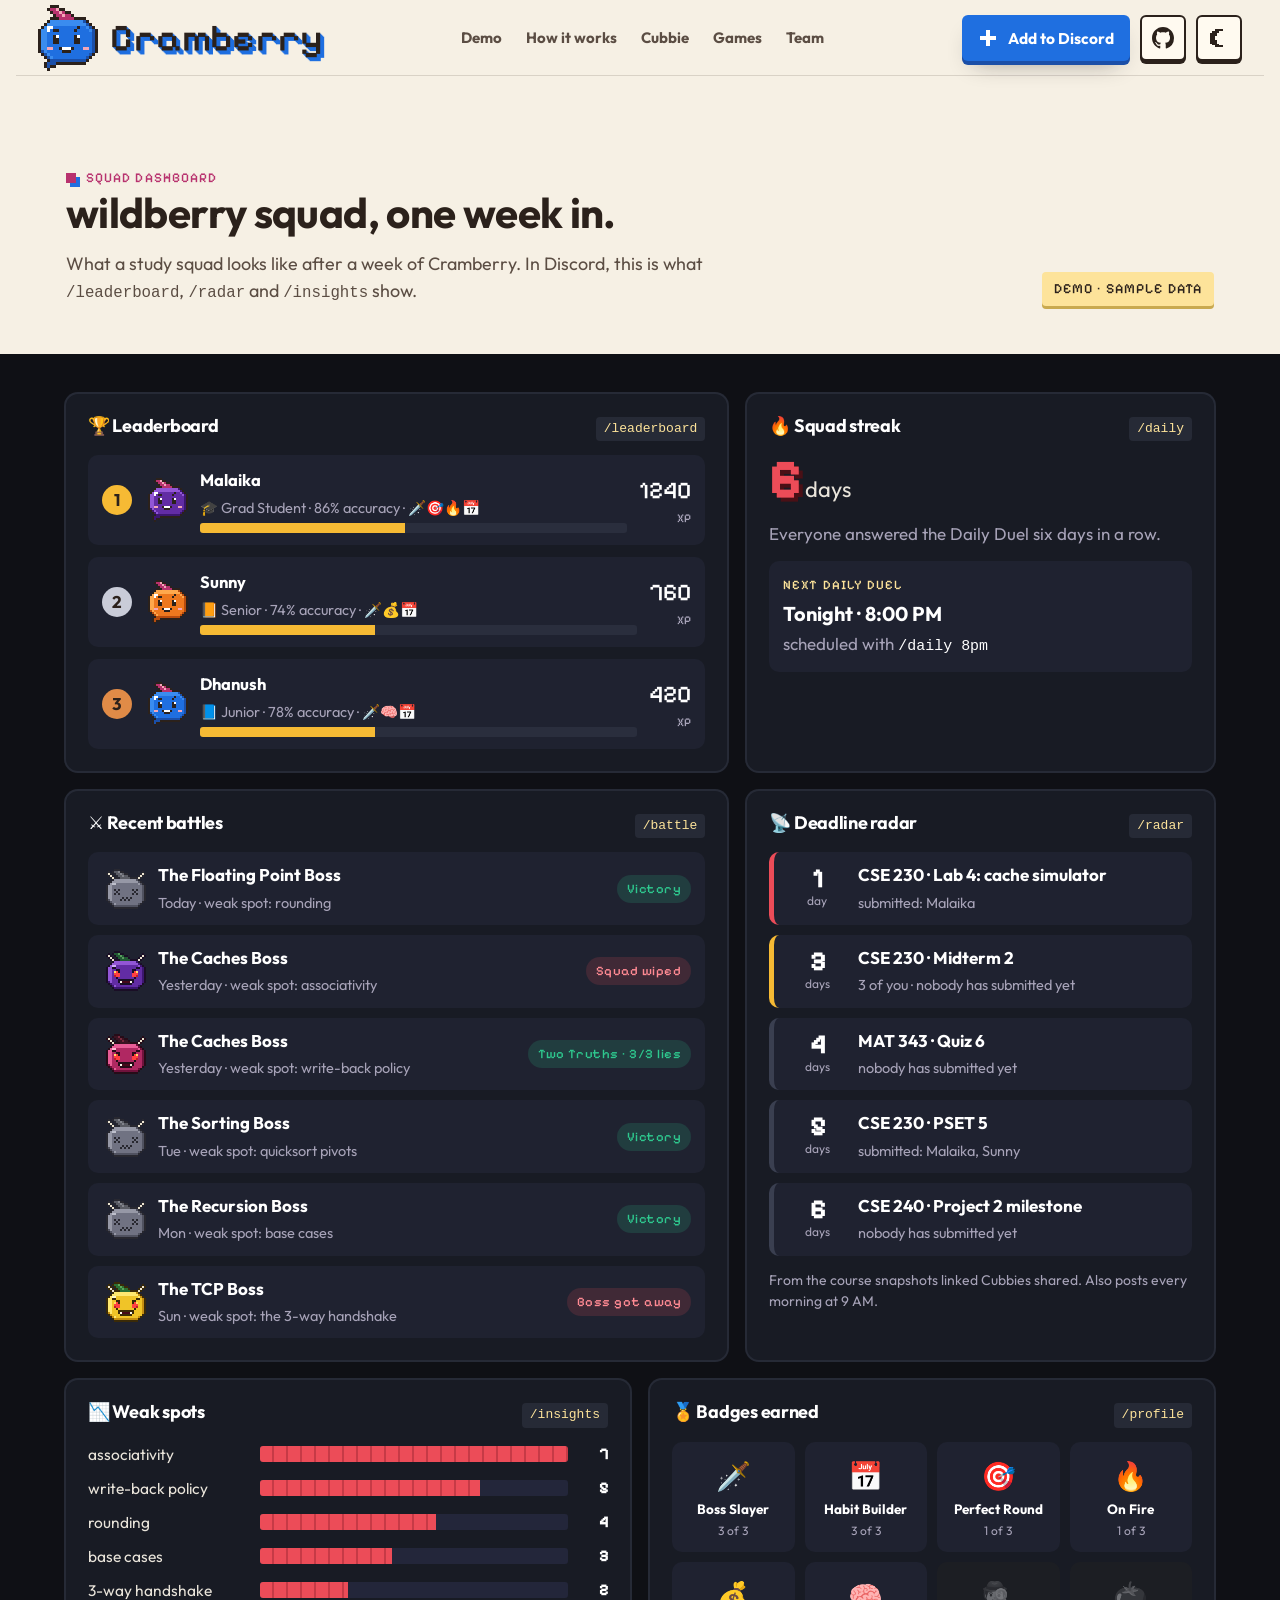
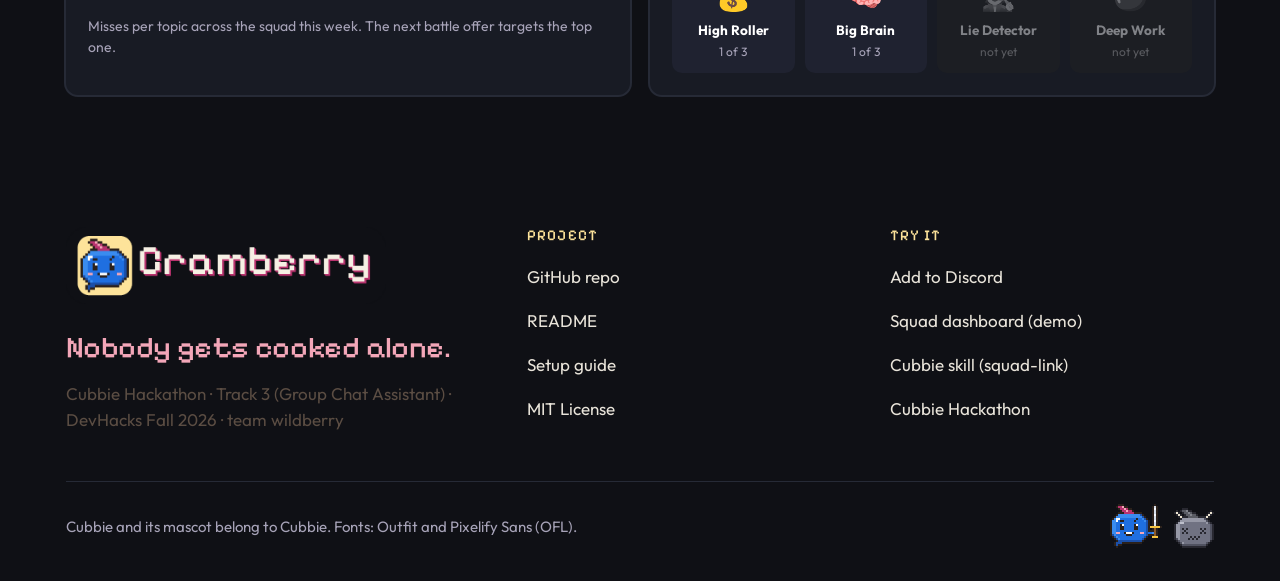
==== commit 872295a7: "Full link preview tags: absolute image, site name, page URLs, Twitter/X" ====
--- a/dashboard.html
+++ b/dashboard.html
@@ -17,11 +17,20 @@
   if (d.dataset.intro === "1" && !matchMedia("(prefers-reduced-motion: reduce)").matches) d.classList.add("intro-pending");
 })();
 </script>
+<link rel="canonical" href="https://cramberry-site.vercel.app/dashboard">
+<meta property="og:site_name" content="Cramberry">
 <meta property="og:title" content="Squad dashboard · Cramberry (demo)">
 <meta property="og:description" content="What a study squad looks like after a week of Cramberry: leaderboard, streaks, battles, deadlines and weak spots.">
-<meta property="og:image" content="assets/logo/social-preview.png">
+<meta property="og:url" content="https://cramberry-site.vercel.app/dashboard">
 <meta property="og:type" content="website">
+<meta property="og:image" content="https://cramberry-site.vercel.app/assets/logo/social-preview.png">
+<meta property="og:image:width" content="1280">
+<meta property="og:image:height" content="640">
+<meta property="og:image:alt" content="Cramberry, the blue pixel berry, and the line: turn your Discord study group chat into a cram battle">
 <meta name="twitter:card" content="summary_large_image">
+<meta name="twitter:title" content="Squad dashboard · Cramberry (demo)">
+<meta name="twitter:description" content="What a study squad looks like after a week of Cramberry: leaderboard, streaks, battles, deadlines and weak spots.">
+<meta name="twitter:image" content="https://cramberry-site.vercel.app/assets/logo/social-preview.png">
 <link rel="icon" type="image/png" href="assets/logo/favicon-64.png">
 <link rel="apple-touch-icon" href="assets/logo/apple-touch-icon.png">
 <link rel="preload" href="assets/fonts/PixelifySans-Medium.ttf" as="font" type="font/ttf" crossorigin>
--- a/css/site.css
+++ b/css/site.css
@@ -138,7 +138,7 @@
 .btn .ico { width: 20px; height: 20px; flex: none; }
 .btn-2 { --bg: var(--paper); --fg: var(--ink); --edge: var(--ink); border: 2px solid var(--ink); box-shadow: 0 3px 0 var(--ink); }
 .btn-2:active { transform: translateY(2px); box-shadow: 0 1px 0 var(--ink); }
-.night .btn-2, .arena .btn-2 { --bg: var(--panel); --fg: var(--night-text); --edge: #000; border-color: #3a3f50; box-shadow: 0 3px 0 #000; }
+.night .btn-2, .arena .btn-2, [data-theme="dark"] .btn-2 { --bg: var(--panel); --fg: var(--night-text); --edge: #000; border-color: #3a3f50; box-shadow: 0 3px 0 #000; }
 .btn-sm { min-height: 44px; padding: 0 16px; font-size: 15px; }
 .btn-gold { --bg: var(--gold); --fg: #2b211b; --edge: #c9a94f; }
 .btn-red { --bg: var(--hp-red); --edge: #a8303a; }
@@ -154,7 +154,7 @@
               8px 12px 0 0 rgba(43,33,27,.12);
   margin: 4px;
 }
-.night .pxb { box-shadow: 0 -4px 0 0 var(--panel-edge), 0 4px 0 0 var(--panel-edge), -4px 0 0 0 var(--panel-edge), 4px 0 0 0 var(--panel-edge), 8px 12px 0 0 rgba(0,0,0,.35); }
+.night .pxb, [data-theme="dark"] .pxb { box-shadow: 0 -4px 0 0 var(--panel-edge), 0 4px 0 0 var(--panel-edge), -4px 0 0 0 var(--panel-edge), 4px 0 0 0 var(--panel-edge), 8px 12px 0 0 rgba(0,0,0,.35); }
 .notch { clip-path: polygon(8px 0, calc(100% - 8px) 0, 100% 8px, 100% calc(100% - 8px), calc(100% - 8px) 100%, 8px 100%, 0 calc(100% - 8px), 0 8px); }
 
 /* chips / copy */
@@ -163,7 +163,7 @@
   background: var(--paper); border: 2px solid var(--ink); border-radius: 6px; box-shadow: 0 3px 0 var(--ink);
   font-family: var(--f-mono); font-size: 15px; color: var(--ink);
 }
-.night .chip { background: var(--panel); color: var(--night-text); border-color: #3a3f50; box-shadow: 0 3px 0 #000; }
+.night .chip, [data-theme="dark"] .chip { background: var(--panel); color: var(--night-text); border-color: #3a3f50; box-shadow: 0 3px 0 #000; }
 .copy {
   display: inline-grid; place-items: center; width: 34px; height: 34px; min-width: 34px; border-radius: 5px; border: 0; cursor: pointer;
   background: color-mix(in srgb, var(--blue) 12%, transparent); color: var(--blue);
@@ -199,6 +199,7 @@
 body::before { content: ""; position: fixed; inset: 0 0 auto; height: env(safe-area-inset-top, 0px); z-index: 101; background: var(--cream); }
 .site-header::after { content: ""; position: absolute; left: var(--gutter); right: var(--gutter-r); bottom: 0; height: 1px; background: var(--hairline); }
 .hdr { display: flex; align-items: center; gap: 20px; min-height: var(--header-h); }
+.site-header .wrap { max-width: 1480px; padding-inline: max(var(--gutter), 3vw) max(var(--gutter-r), 3vw); }  /* lines the logo up with the wide hero */
 .logo { display: inline-flex; align-items: center; gap: 12px; text-decoration: none; color: var(--ink); flex: none; }
 .logo canvas { width: 60px; height: 66px; }
 .logo-word {
@@ -272,10 +273,19 @@
 .intro-peek.up { transform: translateY(18%); }
 .intro-peek canvas { width: 140px; height: 140px; }
 .intro-skip { position: absolute; bottom: calc(18px + env(safe-area-inset-bottom, 0px)); left: 50%; transform: translateX(-50%); font-family: var(--f-pixel); font-size: 14px; color: var(--ink-soft); letter-spacing: .08em; }
+.intro-logo canvas.bounce { animation: introPop .28s var(--hop); }
+@keyframes introPop { 50% { transform: scale(1.08); } }
+.intro-tag {
+  position: absolute; top: calc(50% + 136px); left: 50%; transform: translate(-50%, 6px); opacity: 0;
+  font-family: var(--f-pixel); font-size: clamp(18px, 2vw, 24px); letter-spacing: .14em; text-transform: uppercase; color: var(--wildberry);
+  transition: opacity .2s ease, transform .25s var(--hop);
+}
+.intro-tag.on { opacity: 1; transform: translate(-50%, 0); }
 @media (max-width: 640px) {
   .intro-logo { flex-direction: column; gap: 12px; }
   .intro-logo canvas { width: 120px; height: 132px; }
   .intro-peek canvas { width: 100px; height: 100px; }
+  .intro-tag { top: calc(50% + 150px); font-size: 16px; }
 }
 
 /* ---------- footer ---------- */
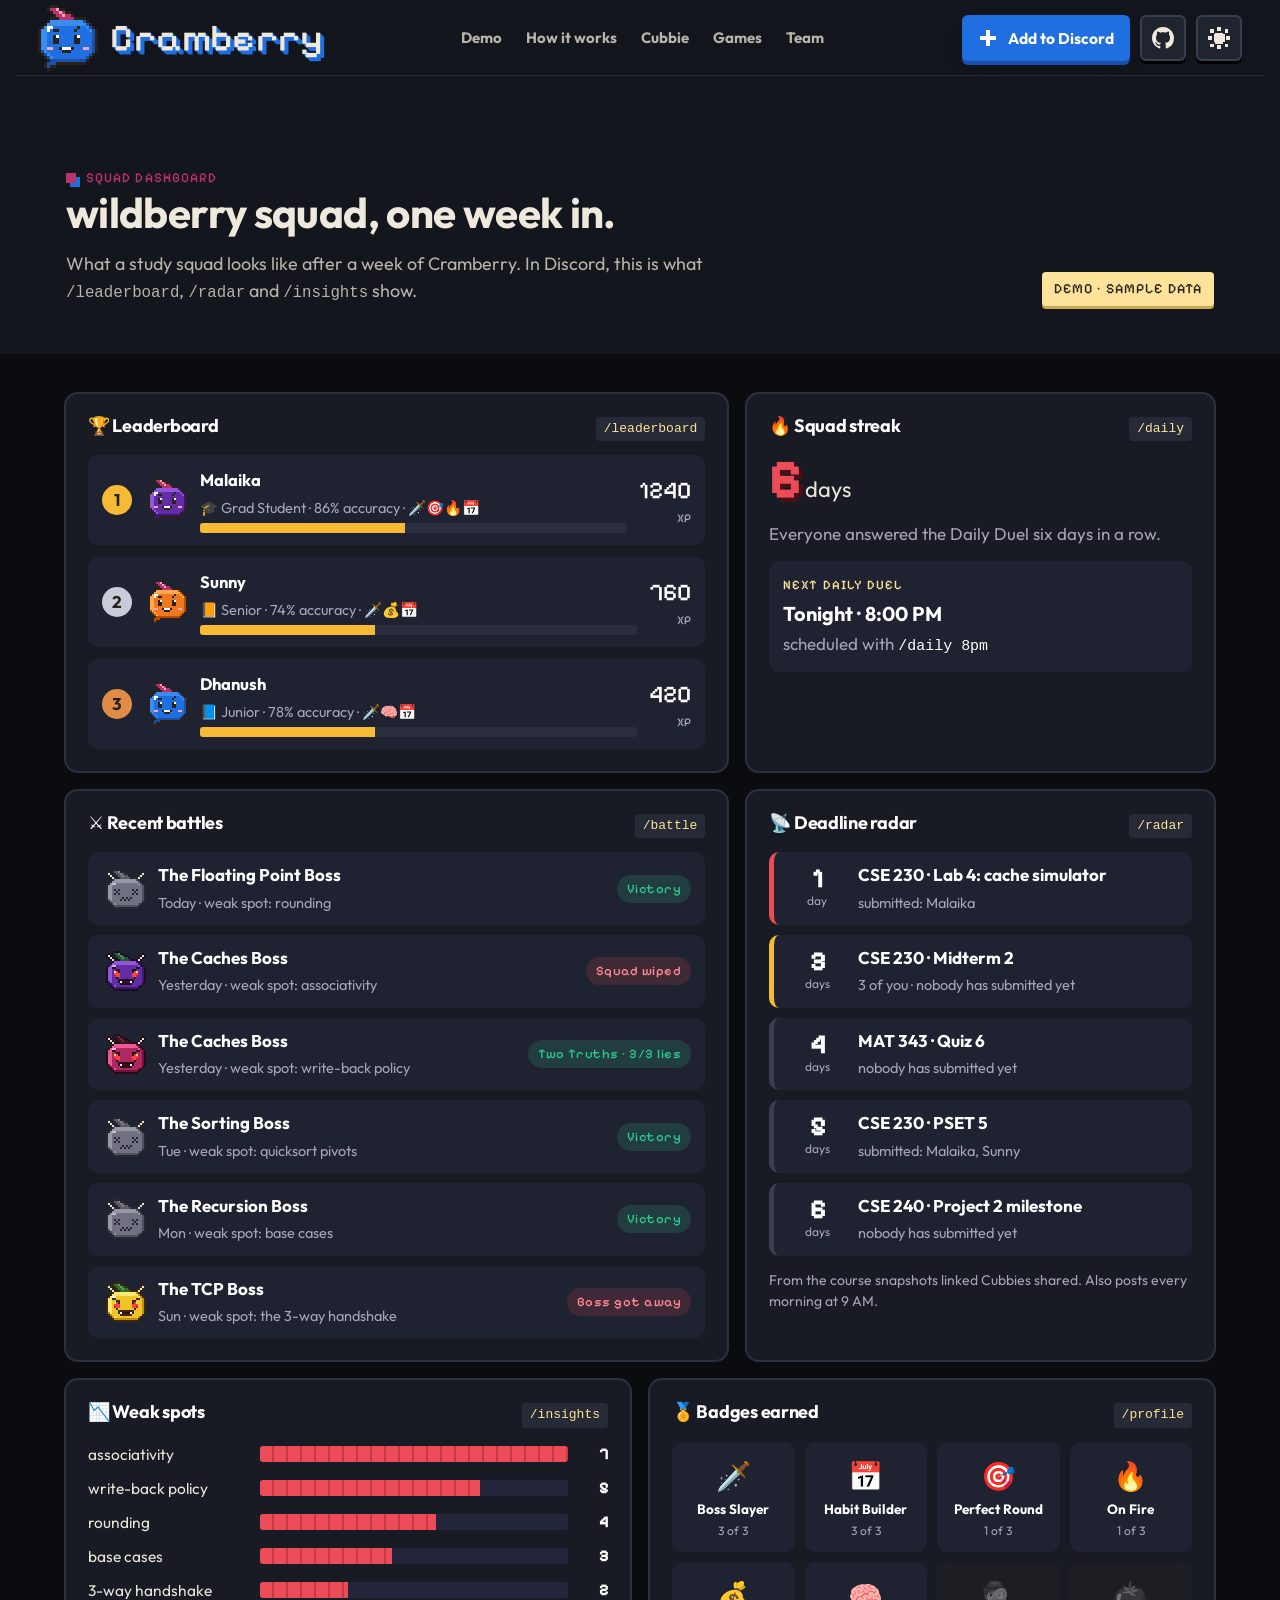
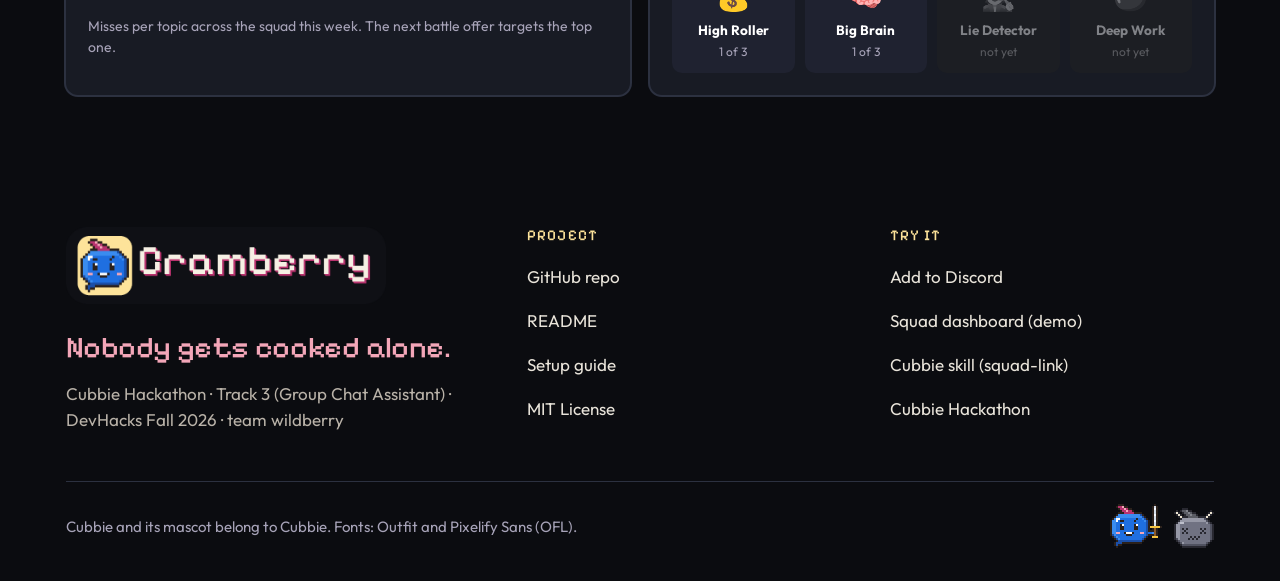
==== commit 5ff5c7d2: "Dark mode by default, brighter light How it works, carousel after im cooked, command ticker, phone l" ====
--- a/dashboard.html
+++ b/dashboard.html
@@ -12,7 +12,7 @@
 (function () {
   var d = document.documentElement, t = null;
   try { t = localStorage.getItem("cb-theme"); } catch (e) {}
-  if (t !== "light" && t !== "dark") t = matchMedia("(prefers-color-scheme: dark)").matches ? "dark" : "light";
+  if (t !== "light" && t !== "dark") t = "dark";
   d.dataset.theme = t;
   if (d.dataset.intro === "1" && !matchMedia("(prefers-reduced-motion: reduce)").matches) d.classList.add("intro-pending");
 })();
--- a/css/site.css
+++ b/css/site.css
@@ -45,6 +45,20 @@
   --hairline: rgba(43,33,27,.14);
   --tint: rgba(43,33,27,.08);
   --track: #e5dccb;
+  /* game bands (how it works, the cards) and the battle stage: a cool light version here, night-dark in dark mode */
+  --game-bg: #e6edfc;
+  --game-panel: #ffffff;
+  --game-edge: #c6d4f3;
+  --game-chip: #dbe5fb;
+  --game-well: #ffffff;
+  --game-drop: #aebee6;
+  --game-hi: var(--blue);
+  --game-gold: var(--wildberry);
+  --game-on-gold: #fff;
+  --game-strong: var(--ink);
+  --game-muted: var(--ink-soft);
+  --hp-track: #d5d8e6;
+  --stage-bg: radial-gradient(120% 90% at 50% 0%, #ffffff 0%, #eeeef6 62%) #eeeef6;
   color-scheme: light;
 }
 /* dark mode: the story bands go dark, game bands stay night; text and pixel outlines turn light */
@@ -59,6 +73,19 @@
   --hairline: rgba(239,232,220,.12);
   --tint: rgba(239,232,220,.10);
   --track: #2a2e3d;
+  --game-bg: var(--night);
+  --game-panel: var(--panel);
+  --game-edge: var(--panel-edge);
+  --game-chip: #262a36;
+  --game-well: #1b1e29;
+  --game-drop: #000;
+  --game-hi: var(--gold);
+  --game-gold: var(--gold);
+  --game-on-gold: #2b211b;
+  --game-strong: #fff;
+  --game-muted: var(--night-muted);
+  --hp-track: #23263a;
+  --stage-bg: radial-gradient(120% 90% at 50% 0%, #1b2140 0%, var(--night) 62%) var(--night);
   color-scheme: dark;
 }
 
@@ -89,6 +116,7 @@
 .band.cream-2 { background: var(--cream-2); }
 .band.night, .night { background: var(--night); color: var(--night-text); }
 .night .muted { color: var(--night-muted); }
+.band.game-band { background: var(--game-bg); color: var(--ink); }
 .muted { color: var(--ink-soft); }
 
 /* pixel art */
@@ -100,9 +128,9 @@
   font-family: var(--f-pixel); font-weight: 500; font-size: 13.5px; letter-spacing: .08em; text-transform: uppercase;
   color: var(--wildberry); display: inline-flex; align-items: center; gap: 10px;
 }
-.night .kicker { color: var(--gold); }
+.night .kicker, [data-theme="dark"] .game-band .kicker { color: var(--gold); }
 .kicker::before { content: ""; width: 10px; height: 10px; background: currentColor; box-shadow: 4px 4px 0 0 var(--blue); }
-.night .kicker::before { box-shadow: 4px 4px 0 0 var(--wildberry); }
+.night .kicker::before, [data-theme="dark"] .game-band .kicker::before { box-shadow: 4px 4px 0 0 var(--wildberry); }
 .h1 { font-size: clamp(31px, 4.3vw, 54px); }
 .h2 { font-size: clamp(27px, 3.4vw, 42px); }
 .h3 { font-size: clamp(19px, 1.8vw, 23px); }
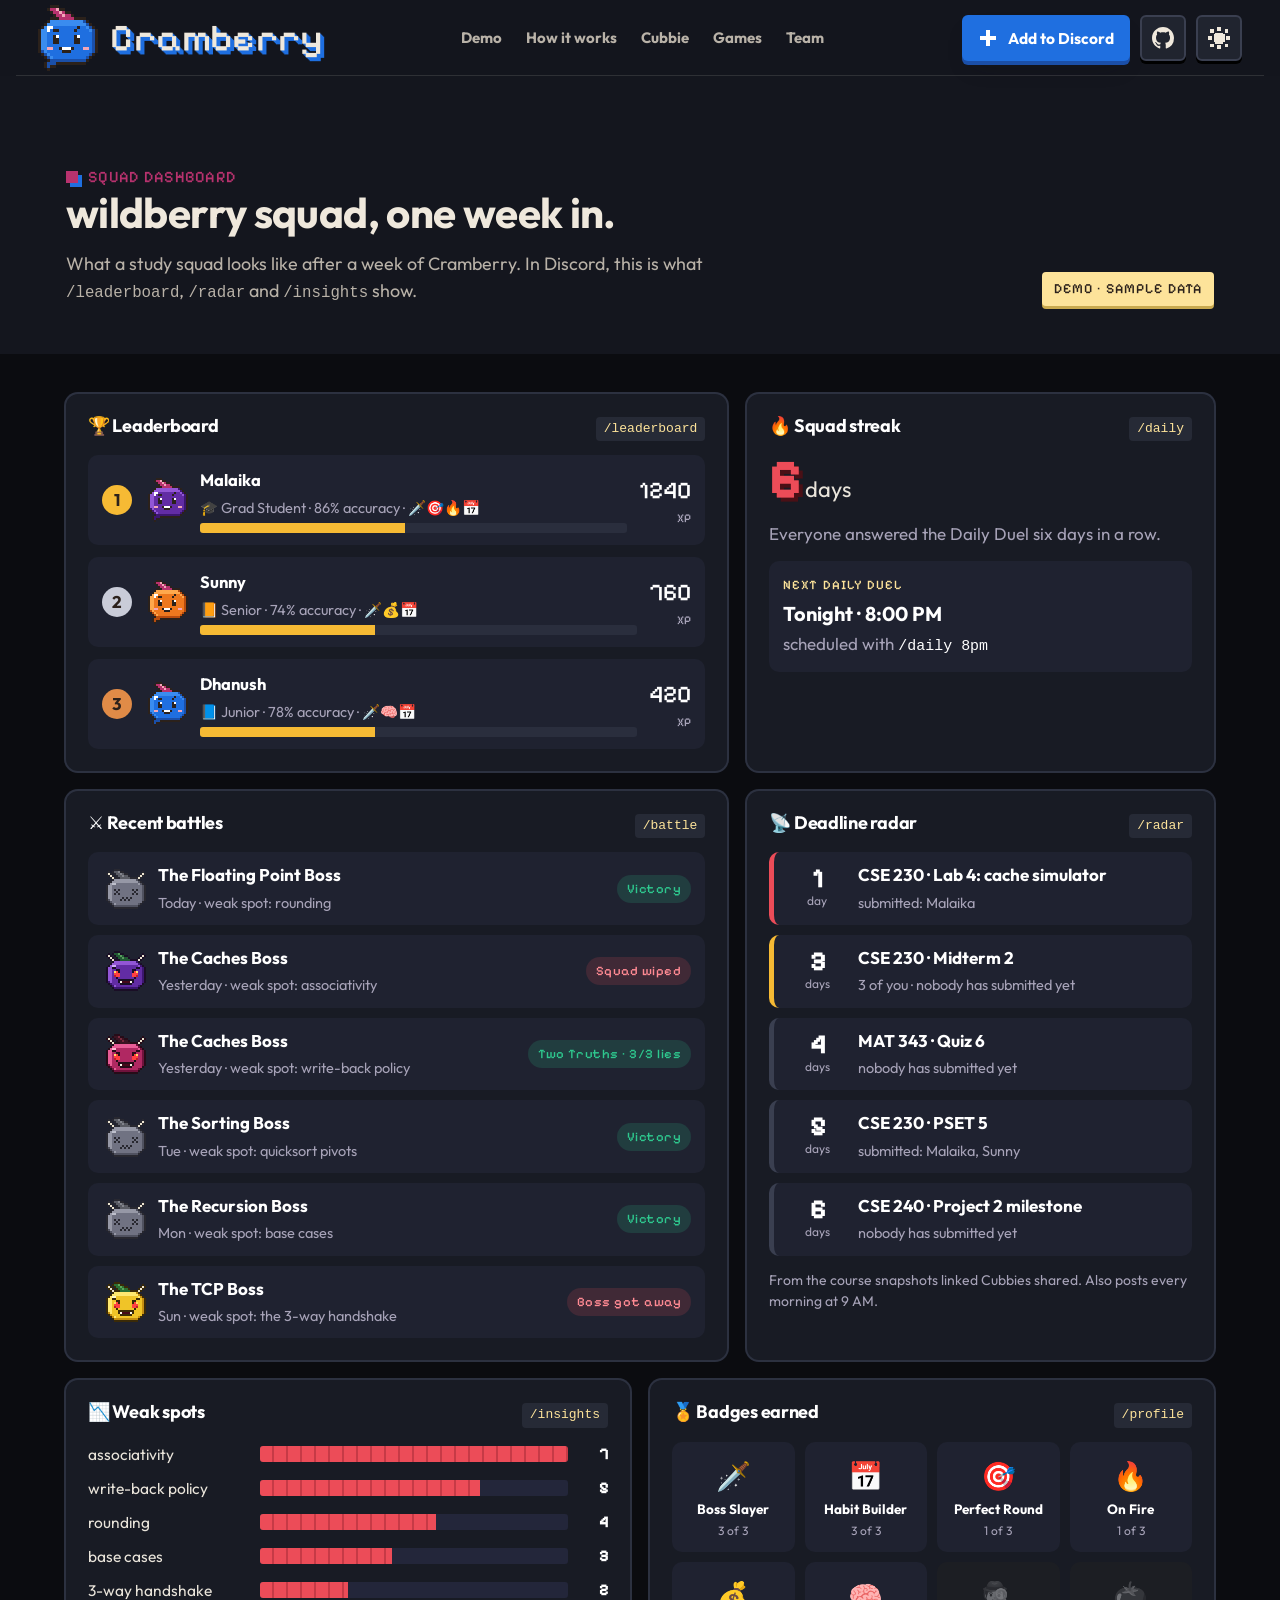
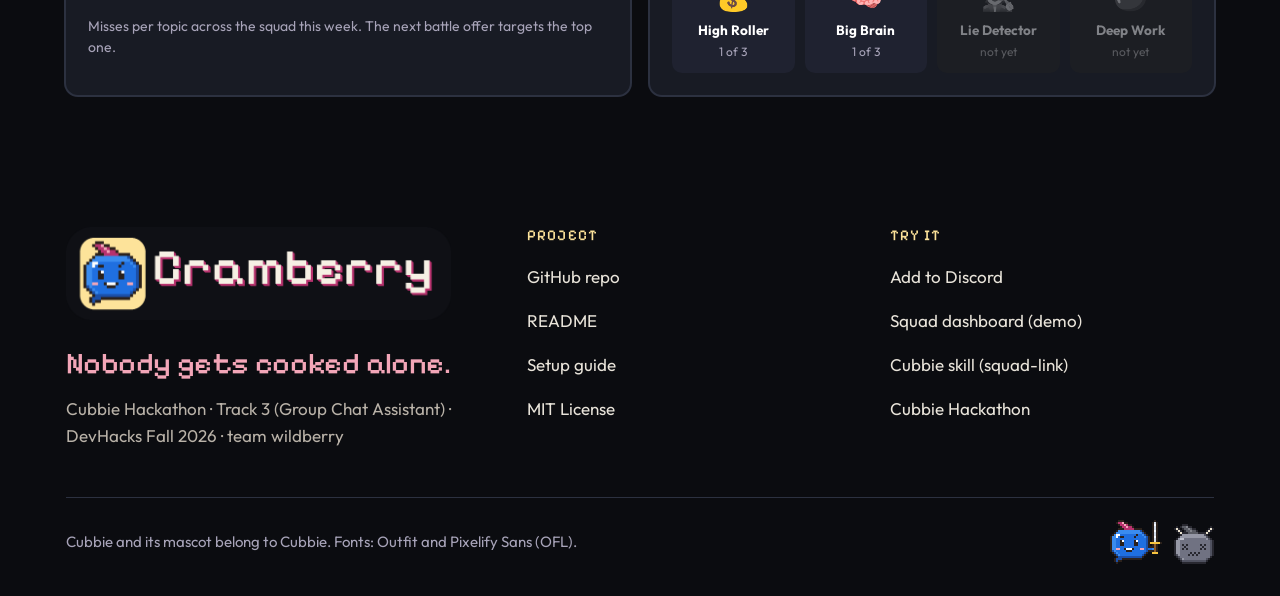
==== commit 7c9db160: "Even glow ring on next Cubbie step, Cubbie.ai heading, bigger footer logo" ====
--- a/dashboard.html
+++ b/dashboard.html
@@ -118,8 +118,10 @@
   <div class="wrap">
     <div class="foot-grid">
       <div class="foot-brand">
-        <img src="assets/logo/wordmark-badge.png" width="1583" height="380" alt="Cramberry" loading="lazy">
-        <p class="signoff">Nobody gets cooked alone.</p>
+        <div class="foot-mark">
+          <img src="assets/logo/wordmark-badge.png" width="1583" height="380" alt="Cramberry" loading="lazy">
+          <p class="signoff">Nobody gets cooked alone.</p>
+        </div>
         <p class="muted" style="margin-top:10px">Cubbie Hackathon · Track 3 (Group Chat Assistant) · DevHacks Fall 2026 · team wildberry</p>
       </div>
       <div>
--- a/css/site.css
+++ b/css/site.css
@@ -125,11 +125,11 @@
 
 /* kickers, headings */
 .kicker {
-  font-family: var(--f-pixel); font-weight: 500; font-size: 13.5px; letter-spacing: .08em; text-transform: uppercase;
+  font-family: var(--f-pixel); font-weight: 500; font-size: clamp(15.5px, 1.25vw, 18px); letter-spacing: .08em; text-transform: uppercase;
   color: var(--wildberry); display: inline-flex; align-items: center; gap: 10px;
 }
 .night .kicker, [data-theme="dark"] .game-band .kicker { color: var(--gold); }
-.kicker::before { content: ""; width: 10px; height: 10px; background: currentColor; box-shadow: 4px 4px 0 0 var(--blue); }
+.kicker::before { content: ""; width: 12px; height: 12px; background: currentColor; box-shadow: 4px 4px 0 0 var(--blue); }
 .night .kicker::before, [data-theme="dark"] .game-band .kicker::before { box-shadow: 4px 4px 0 0 var(--wildberry); }
 .h1 { font-size: clamp(31px, 4.3vw, 54px); }
 .h2 { font-size: clamp(27px, 3.4vw, 42px); }
@@ -323,7 +323,9 @@
 .foot-grid ul { list-style: none; padding: 0; margin: 0; display: grid; gap: 4px; }
 .foot-grid a { text-decoration: none; color: var(--night-text); display: inline-flex; min-height: 40px; align-items: center; }
 .foot-grid a:hover { color: #fff; text-decoration: underline; text-underline-offset: 6px; }
-.foot-brand img { width: min(320px, 100%); }
+/* the logo stretches to the width of the sign-off line under it */
+.foot-mark { width: fit-content; max-width: 100%; }
+.foot-mark img { display: block; width: 0; min-width: 100%; height: auto; }
 .signoff { font-family: var(--f-pixel); font-size: clamp(22px, 2.6vw, 30px); color: var(--blush); margin-top: 20px; }
 .credits { margin-top: 48px; padding-top: 22px; border-top: 1px solid var(--panel-edge); color: var(--night-muted); font-size: 15px; display: flex; flex-wrap: wrap; gap: 8px 24px; justify-content: space-between; align-items: center; }
 .foot-peek { display: flex; align-items: flex-end; gap: 12px; }
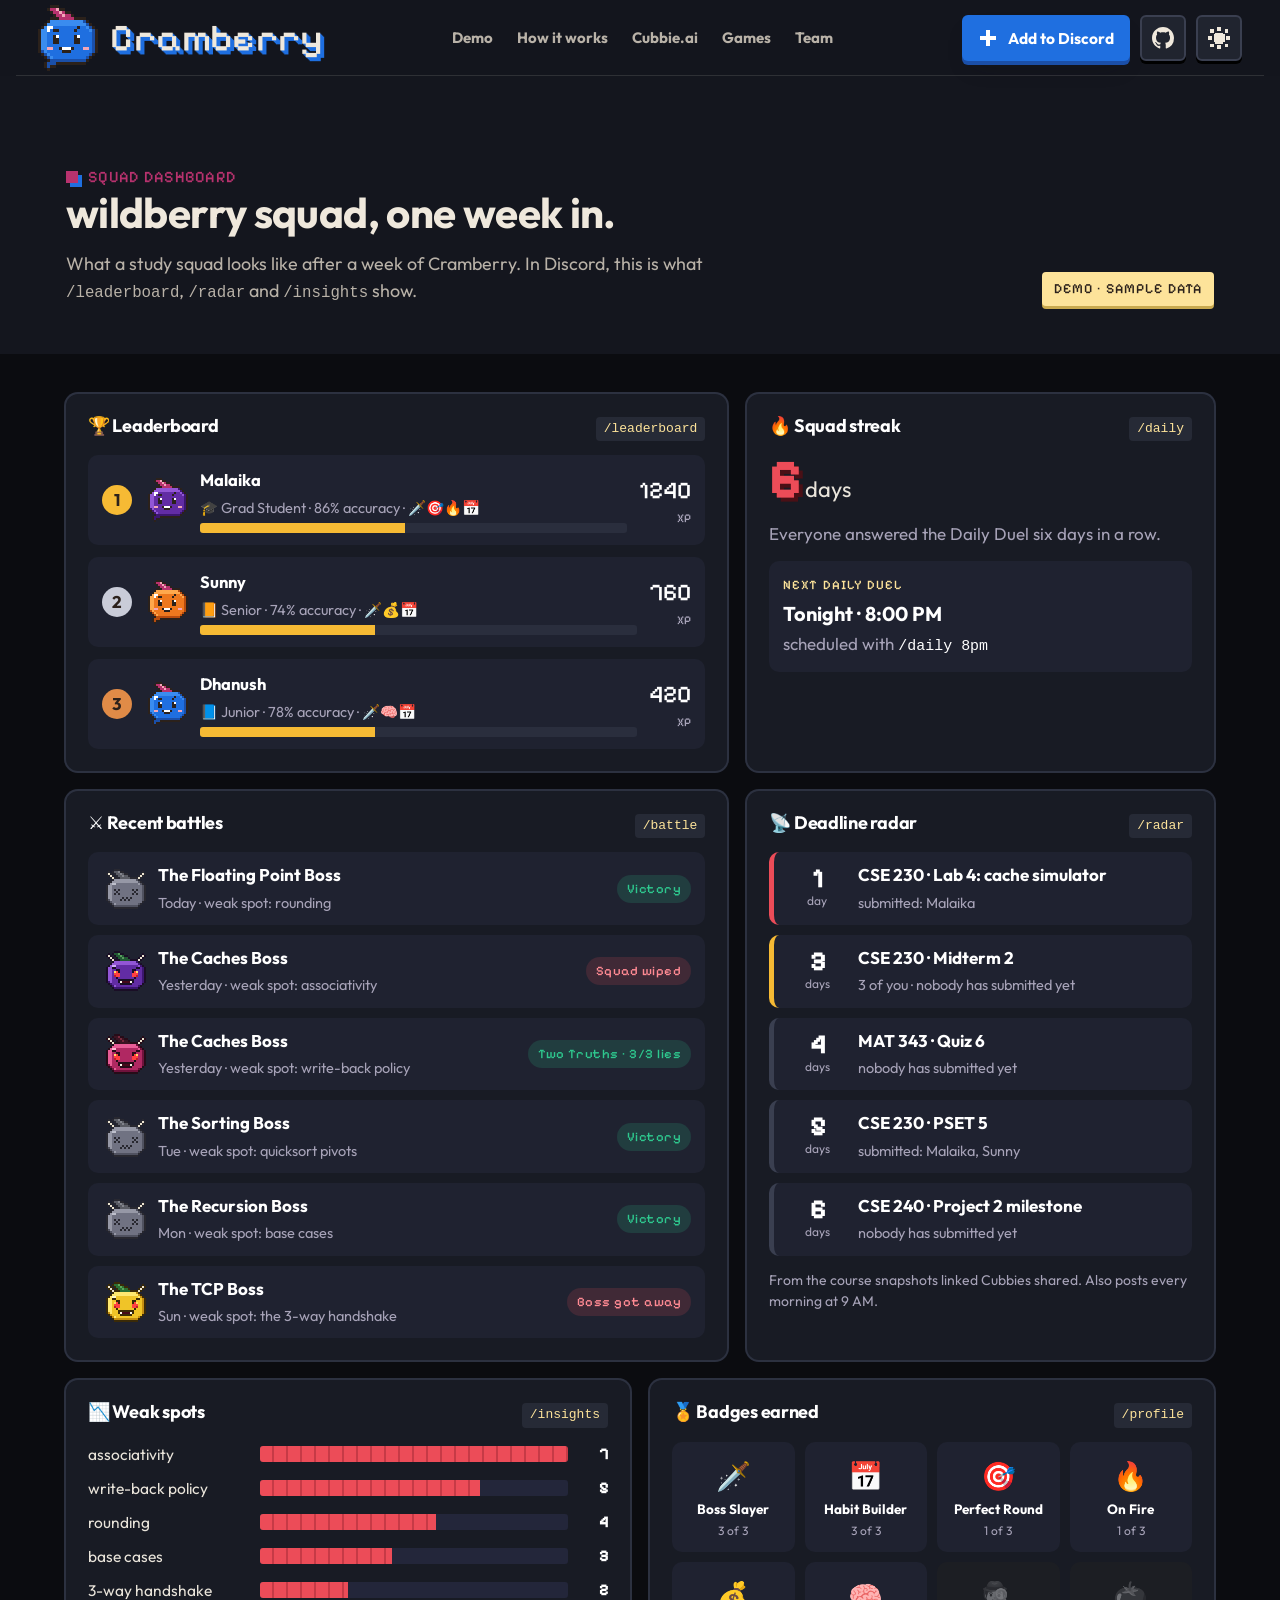
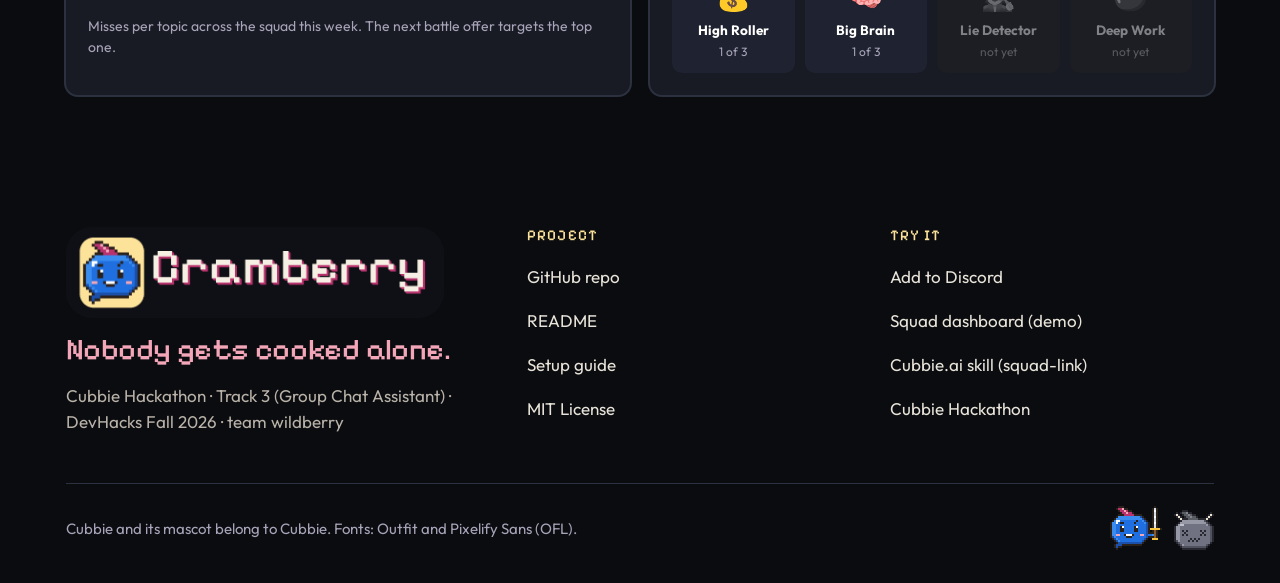
==== commit 83522d5a: "Cubbie.ai naming across the site, footer logo matches tagline" ====
--- a/dashboard.html
+++ b/dashboard.html
@@ -46,7 +46,7 @@
       <canvas data-sprite="berry" data-scale="3" aria-hidden="true"></canvas>
       <span class="logo-word" aria-hidden="true">Cramberry</span>
     </a>
-    <nav class="nav" aria-label="Main"><a href="index.html#top">Demo</a><a href="index.html#how">How it works</a><a href="index.html#cubbie">Cubbie</a><a href="index.html#games">Games</a><a href="index.html#team">Team</a></nav>
+    <nav class="nav" aria-label="Main"><a href="index.html#top">Demo</a><a href="index.html#how">How it works</a><a href="index.html#cubbie">Cubbie.ai</a><a href="index.html#games">Games</a><a href="index.html#team">Team</a></nav>
     <div class="hdr-cta">
       <a class="btn add-discord" href="https://discord.com/oauth2/authorize?client_id=1563704377833689098&amp;scope=bot+applications.commands&amp;permissions=117760" target="_blank" rel="noopener"><svg class="ico" viewBox="0 0 10 10" aria-hidden="true" shape-rendering="crispEdges"><path fill="currentColor" d="M4 1h2v3h3v2H6v3H4V6H1V4h3z"/></svg>Add to Discord</a>
       <a class="icon-btn gh" href="https://github.com/MalaikaKamranKhan/Track3" target="_blank" rel="noopener" aria-label="Cramberry on GitHub"><svg viewBox="0 0 16 16" aria-hidden="true"><path fill="currentColor" d="M8 0C3.58 0 0 3.58 0 8c0 3.54 2.29 6.53 5.47 7.59.4.07.55-.17.55-.38 0-.19-.01-.82-.01-1.49-2.01.37-2.53-.49-2.69-.94-.09-.23-.48-.94-.82-1.13-.28-.15-.68-.52-.01-.53.63-.01 1.08.58 1.23.82.72 1.21 1.87.87 2.33.66.07-.52.28-.87.51-1.07-1.78-.2-3.64-.89-3.64-3.95 0-.87.31-1.59.82-2.15-.08-.2-.36-1.02.08-2.12 0 0 .67-.21 2.2.82.64-.18 1.32-.27 2-.27.68 0 1.36.09 2 .27 1.53-1.04 2.2-.82 2.2-.82.44 1.1.16 1.92.08 2.12.51.56.82 1.27.82 2.15 0 3.07-1.87 3.75-3.65 3.95.29.25.54.73.54 1.48 0 1.07-.01 1.93-.01 2.2 0 .21.15.46.55.38A8.013 8.013 0 0016 8c0-4.42-3.58-8-8-8z"/></svg></a>
@@ -60,7 +60,7 @@
     <a class="logo" href="index.html"><canvas data-sprite="berry" data-scale="2" aria-hidden="true"></canvas><span class="logo-word">Cramberry</span></a>
     <button class="icon-btn sheet-close" type="button" aria-label="Close menu"><svg viewBox="0 0 12 12" aria-hidden="true" shape-rendering="crispEdges"><path fill="currentColor" d="M2 1h2v1h1v1h2V2h1V1h2v2H9v1H8v1H7v2h1v1h1v1h1v2H8v-1H7v-1H5v1H4v1H2V9h1V8h1V7h1V5H4V4H3V3H2z"/></svg></button>
   </div>
-  <nav aria-label="Mobile"><a href="index.html#top">Demo</a><a href="index.html#how">How it works</a><a href="index.html#cubbie">Cubbie</a><a href="index.html#games">Games</a><a href="index.html#team">Team</a><a href="dashboard.html">Squad dashboard</a><a href="https://github.com/MalaikaKamranKhan/Track3" target="_blank" rel="noopener">GitHub</a></nav>
+  <nav aria-label="Mobile"><a href="index.html#top">Demo</a><a href="index.html#how">How it works</a><a href="index.html#cubbie">Cubbie.ai</a><a href="index.html#games">Games</a><a href="index.html#team">Team</a><a href="dashboard.html">Squad dashboard</a><a href="https://github.com/MalaikaKamranKhan/Track3" target="_blank" rel="noopener">GitHub</a></nav>
   <a class="btn" href="https://discord.com/oauth2/authorize?client_id=1563704377833689098&amp;scope=bot+applications.commands&amp;permissions=117760" target="_blank" rel="noopener"><svg class="ico" viewBox="0 0 10 10" aria-hidden="true" shape-rendering="crispEdges"><path fill="currentColor" d="M4 1h2v3h3v2H6v3H4V6H1V4h3z"/></svg>Add to Discord</a>
 </div>
 <main id="main">
@@ -138,7 +138,7 @@
         <ul>
           <li><a href="https://discord.com/oauth2/authorize?client_id=1563704377833689098&amp;scope=bot+applications.commands&amp;permissions=117760" target="_blank" rel="noopener">Add to Discord</a></li>
           <li><a href="dashboard.html">Squad dashboard (demo)</a></li>
-          <li><a href="https://github.com/MalaikaKamranKhan/Track3/blob/main/cubbie-skill/squad-link/SKILL.md" target="_blank" rel="noopener">Cubbie skill (squad-link)</a></li>
+          <li><a href="https://github.com/MalaikaKamranKhan/Track3/blob/main/cubbie-skill/squad-link/SKILL.md" target="_blank" rel="noopener">Cubbie.ai skill (squad-link)</a></li>
           <li><a href="https://hackathon.cubbie.ai/" target="_blank" rel="noopener">Cubbie Hackathon</a></li>
         </ul>
       </div>
--- a/css/site.css
+++ b/css/site.css
@@ -323,9 +323,10 @@
 .foot-grid ul { list-style: none; padding: 0; margin: 0; display: grid; gap: 4px; }
 .foot-grid a { text-decoration: none; color: var(--night-text); display: inline-flex; min-height: 40px; align-items: center; }
 .foot-grid a:hover { color: #fff; text-decoration: underline; text-underline-offset: 6px; }
-/* the logo stretches to the width of the sign-off line under it */
-.foot-mark { width: fit-content; max-width: 100%; }
-.foot-mark img { display: block; width: 0; min-width: 100%; height: auto; }
+/* the logo is sized in em of the sign-off font so its right edge sits above the period */
+.foot-mark { font-size: clamp(22px, 2.6vw, 30px); }
+.foot-mark img { display: block; width: 12.6em; max-width: 100%; height: auto; }
+.foot-mark .signoff { margin-top: 8px; }
 .signoff { font-family: var(--f-pixel); font-size: clamp(22px, 2.6vw, 30px); color: var(--blush); margin-top: 20px; }
 .credits { margin-top: 48px; padding-top: 22px; border-top: 1px solid var(--panel-edge); color: var(--night-muted); font-size: 15px; display: flex; flex-wrap: wrap; gap: 8px 24px; justify-content: space-between; align-items: center; }
 .foot-peek { display: flex; align-items: flex-end; gap: 12px; }
